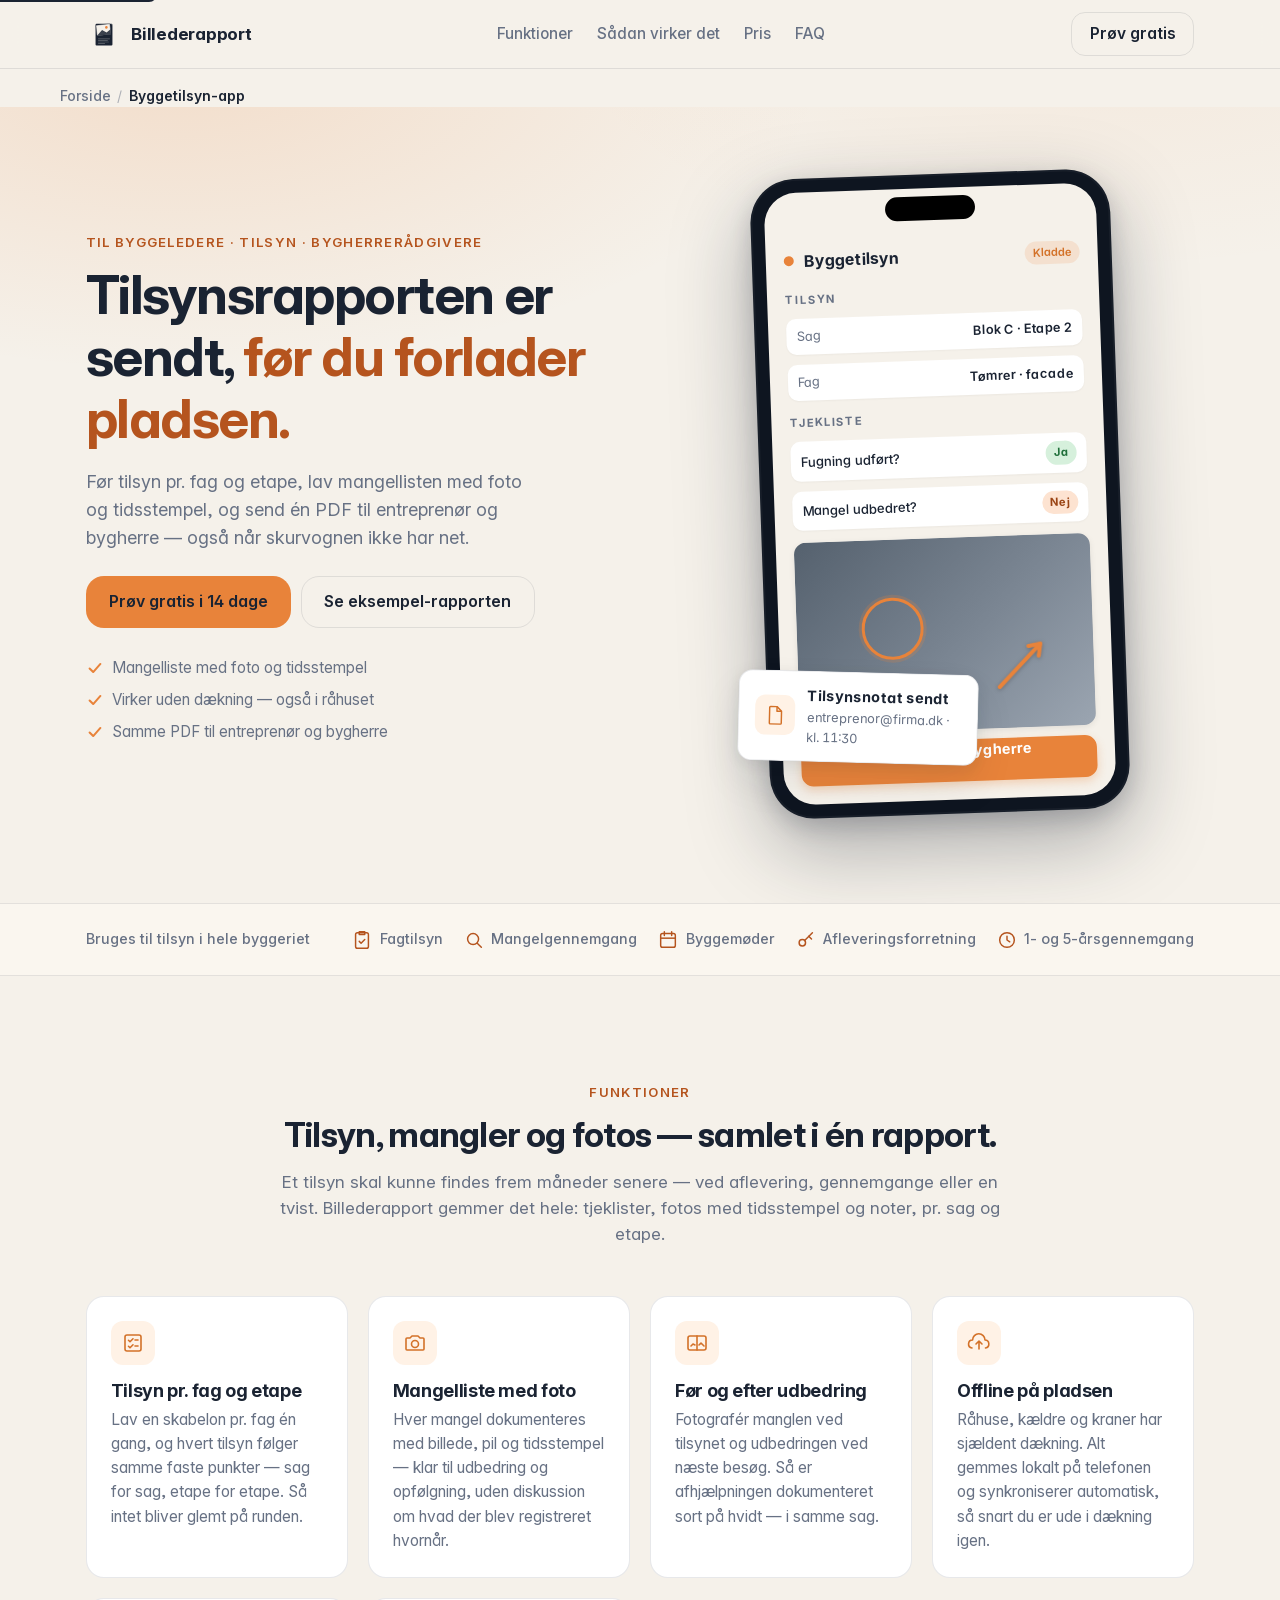
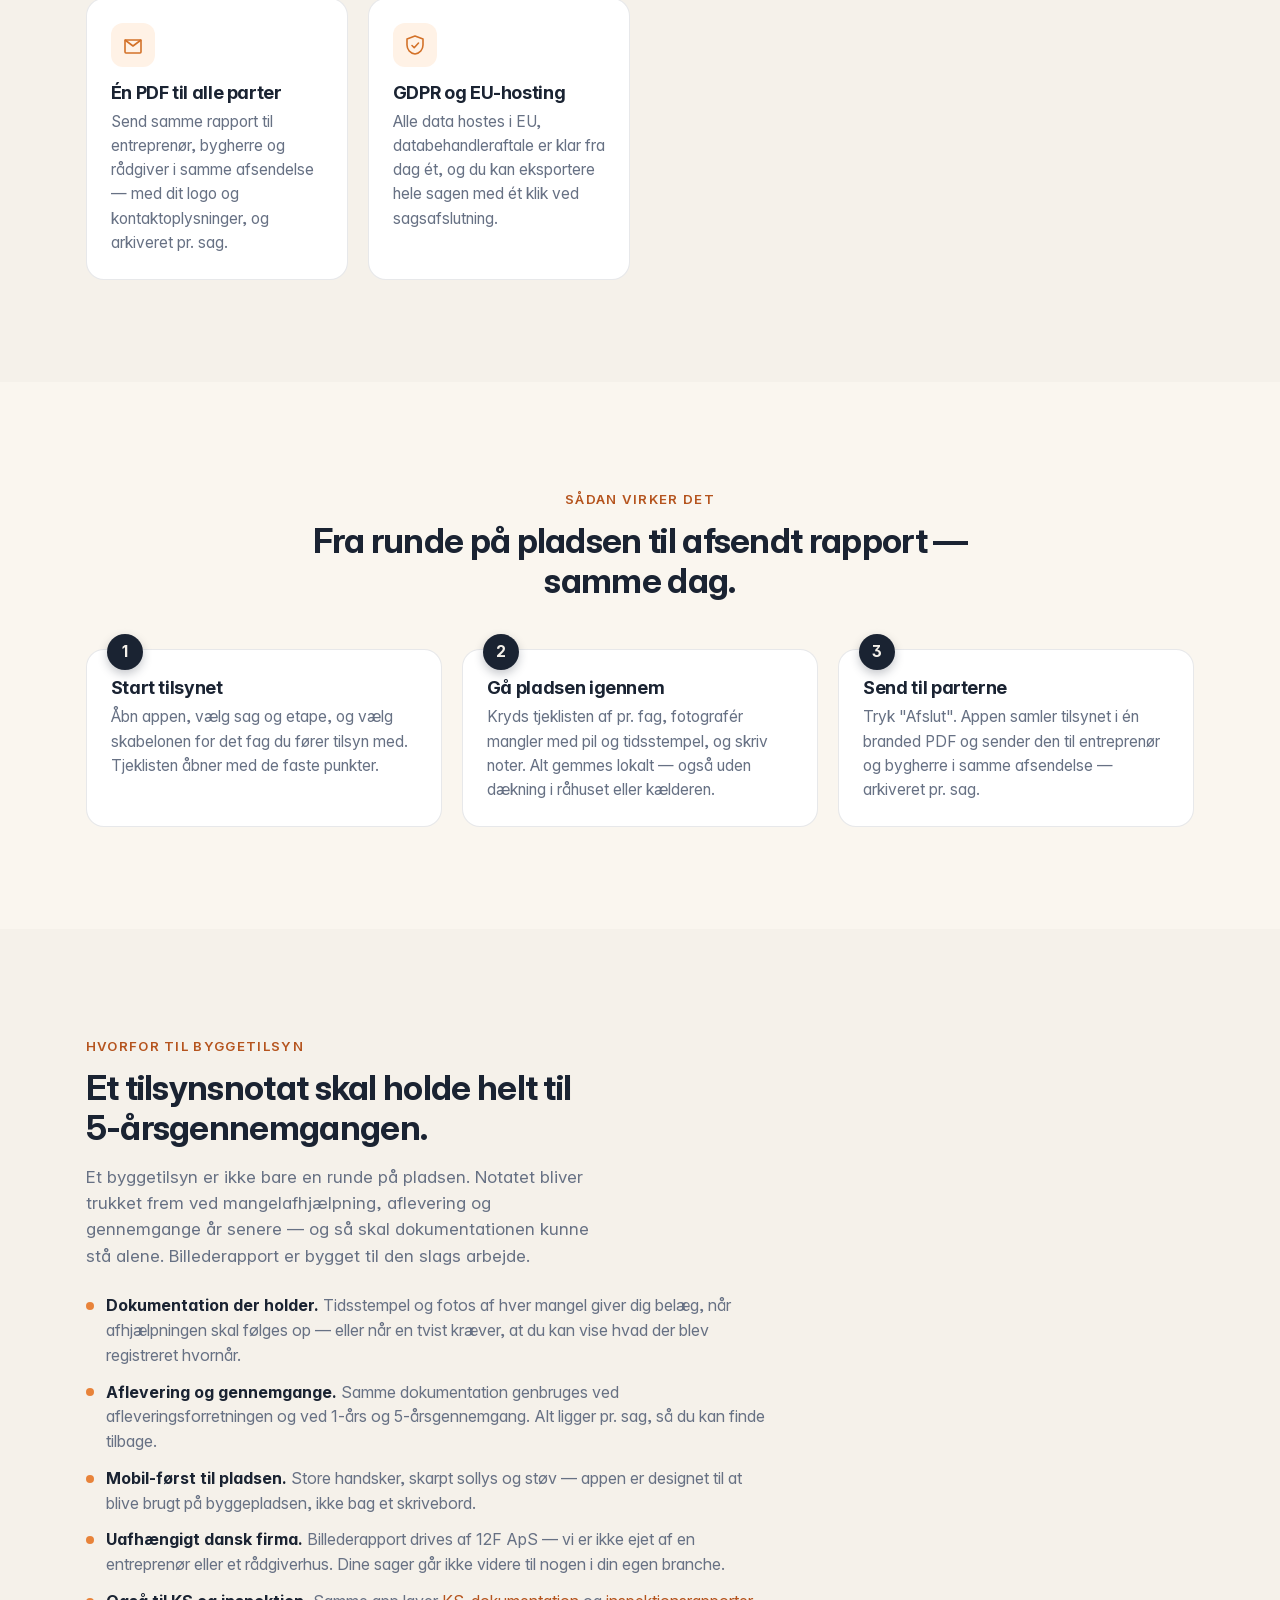
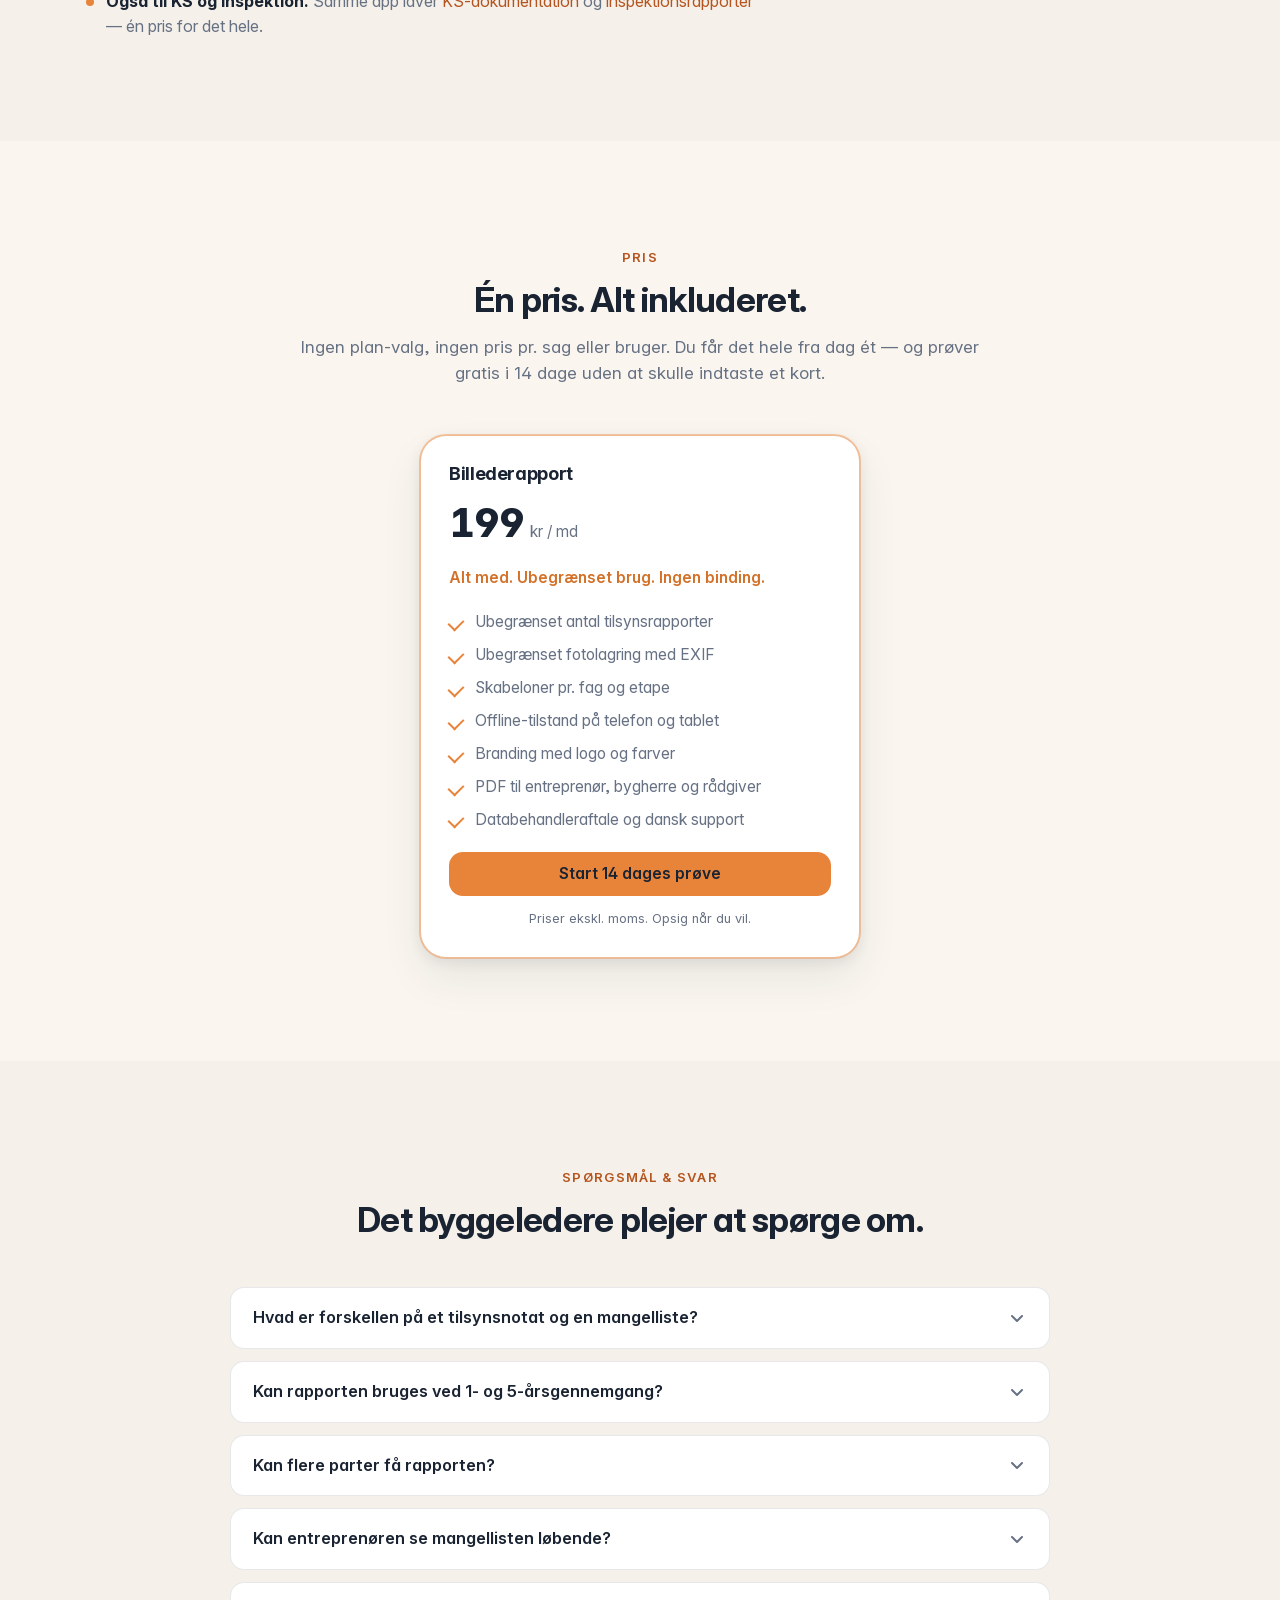
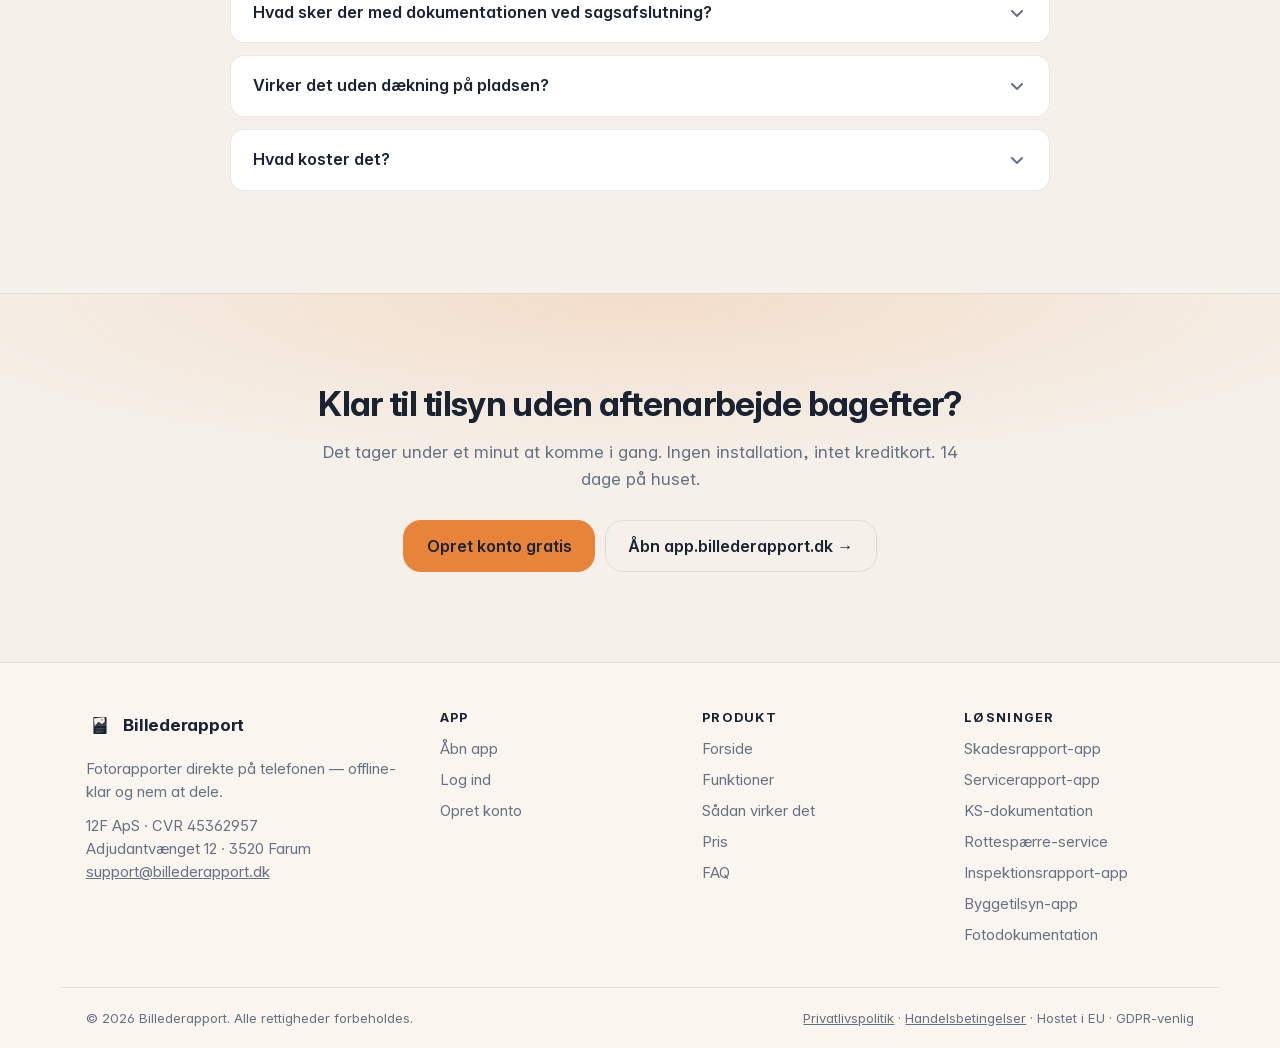
==== byggetilsyn-app/index.html @ bd82d2d1 "Add three vertical landing pages: inspektionsrapport, byggetilsyn, fotodokumentation (#21, #22, #23)" ====
<!doctype html>
<html lang="da">
  <head>
    <meta charset="utf-8" />
    <meta name="viewport" content="width=device-width, initial-scale=1, viewport-fit=cover" />
    <meta name="theme-color" content="#F5F1EA" media="(prefers-color-scheme: light)" />
    <meta name="theme-color" content="#0E1520" media="(prefers-color-scheme: dark)" />
    <meta name="color-scheme" content="light dark" />

    <title>Byggetilsyn-app til tilsynsrapporter og mangellister | Billederapport</title>
    <meta name="description" content="Byggetilsyn-app til byggeledere og tilsynsfolk. Mangellister med foto, tilsyn pr. fag og etape, og PDF til entreprenør og bygherre — direkte fra pladsen." />

    <meta property="og:type" content="website" />
    <meta property="og:locale" content="da_DK" />
    <meta property="og:title" content="Byggetilsyn-app til tilsynsrapporter og mangellister" />
    <meta
      property="og:description"
      content="Tilsyn pr. fag og etape, mangelliste med foto og tidsstempel, og én PDF til entreprenør og bygherre — direkte fra pladsen."
    />
    <meta property="og:image" content="https://billederapport.dk/assets/og/og-card.png" />
    <meta property="og:image:width" content="1200" />
    <meta property="og:image:height" content="630" />
    <meta property="og:url" content="https://billederapport.dk/byggetilsyn-app/" />
    <meta name="twitter:card" content="summary_large_image" />
    <meta name="twitter:image" content="https://billederapport.dk/assets/og/og-card.png" />

    <link rel="icon" href="/favicon.ico" sizes="any" />
    <link rel="icon" type="image/svg+xml" href="/assets/logo/logo-color.svg" media="(prefers-color-scheme: light)" />
    <link rel="icon" type="image/svg+xml" href="/assets/logo/logo-dark.svg" media="(prefers-color-scheme: dark)" />
    <link rel="apple-touch-icon" sizes="180x180" href="/assets/logo/apple-touch-icon.png" />

    <link rel="canonical" href="https://billederapport.dk/byggetilsyn-app/" />
    <link rel="alternate" hreflang="da-DK" href="https://billederapport.dk/byggetilsyn-app/" />
    <link rel="alternate" hreflang="x-default" href="https://billederapport.dk/byggetilsyn-app/" />

    <meta name="robots" content="index, follow, max-image-preview:large, max-snippet:-1, max-video-preview:-1" />
    <meta name="author" content="Billederapport" />
    <meta name="publisher" content="Billederapport" />
    <meta name="geo.region" content="DK" />
    <meta name="geo.placename" content="Denmark" />
    <meta name="language" content="Danish" />
    <meta name="keywords" content="byggetilsyn app, tilsynsrapport app, byggepladsrapport, mangelliste app, byggemøde dokumentation, bygherrerådgiver, fotodokumentation byggeplads, offline, GDPR" />

    <meta property="og:site_name" content="Billederapport" />
    <meta property="og:image:alt" content="Byggetilsyn-app — tilsynsrapporter og mangellister på telefonen" />
    <meta property="og:image:type" content="image/png" />
    <meta name="twitter:title" content="Byggetilsyn-app til tilsynsrapporter og mangellister" />
    <meta name="twitter:description" content="Tilsyn pr. fag og etape, mangelliste med foto og tidsstempel, og én PDF til entreprenør og bygherre — direkte fra pladsen." />
    <meta name="twitter:image:alt" content="Byggetilsyn-app — tilsynsrapporter og mangellister på telefonen" />

    <meta name="apple-mobile-web-app-title" content="Billederapport" />
    <meta name="application-name" content="Billederapport" />

    <link rel="preload" href="/assets/fonts/InterVariable-v2.woff2" as="font" type="font/woff2" crossorigin />
    <link rel="dns-prefetch" href="https://app.billederapport.dk" />
    <link rel="dns-prefetch" href="https://umami.robert-jensen.dk" />
    <style>
@font-face {
  font-family: 'InterVariable';
  font-style: normal;
  font-weight: 100 900;
  font-display: swap;
  src: url('/assets/fonts/InterVariable-v2.woff2') format('woff2-variations');
}

/* ---------- Tokens ---------- */
:root {
  --ink: #1a2332;
  --ink-soft: #3a4657;
  --ink-muted: #677184;
  --paper: #f5f1ea;
  --paper-soft: #faf6ef;
  --paper-strong: #ece6db;
  --accent: #e8833a;
  --accent-strong: #d37128;
  --accent-text: #b5541e;
  --accent-soft: #fff2e6;
  --dark-bg: #0e1520;
  --dark-surface: #141c2a;
  --dark-surface-2: #1c2637;
  --dark-border: #27344a;
  --ring: rgba(232, 131, 58, 0.35);
  --radius-sm: 8px;
  --radius: 14px;
  --radius-lg: 18px;
  --radius-xl: 26px;
  --shadow-sm: 0 1px 2px rgba(26, 35, 50, 0.06), 0 2px 6px rgba(26, 35, 50, 0.05);
  --shadow: 0 4px 14px rgba(26, 35, 50, 0.08), 0 20px 40px rgba(26, 35, 50, 0.08);
  --shadow-lg: 0 20px 60px rgba(26, 35, 50, 0.18);
  --bg: var(--paper);
  --surface: #ffffff;
  --surface-2: var(--paper-soft);
  --text: var(--ink);
  --text-muted: var(--ink-muted);
  --border: rgba(26, 35, 50, 0.1);
  --font-sans:
    'Inter', -apple-system, BlinkMacSystemFont, 'Segoe UI', Roboto, Helvetica,
    Arial, sans-serif;
}

@supports (font-variation-settings: normal) {
  :root {
    --font-sans:
      'InterVariable', -apple-system, BlinkMacSystemFont, 'Segoe UI', Roboto,
      Helvetica, Arial, sans-serif;
  }
}

@media (prefers-color-scheme: dark) {
  :root {
    --bg: var(--dark-bg);
    --surface: var(--dark-surface);
    --surface-2: var(--dark-surface-2);
    --text: #eef1f6;
    --text-muted: #8b97ad;
    --border: var(--dark-border);
    --paper-strong: #1c2637;
    --accent-soft: rgba(232, 131, 58, 0.14);
    --accent-text: #e8833a;
  }
}

/* ---------- Reset ---------- */
*,
*::before,
*::after {
  box-sizing: border-box;
}
html {
  -webkit-text-size-adjust: 100%;
  scroll-behavior: smooth;
  scroll-padding-top: 84px;
}
body {
  margin: 0;
  font-family: var(--font-sans);
  font-size: 17px;
  line-height: 1.55;
  color: var(--text);
  background: var(--bg);
  -webkit-font-smoothing: antialiased;
  -moz-osx-font-smoothing: grayscale;
  font-feature-settings: 'cv11', 'ss01', 'ss03';
}
img,
svg {
  display: block;
  max-width: 100%;
}
a {
  color: inherit;
}
h1,
h2,
h3,
h4 {
  margin: 0;
  color: var(--text);
  letter-spacing: -0.02em;
  font-weight: 700;
  line-height: 1.15;
}
h1 {
  font-size: clamp(2.1rem, 2.2vw + 1.6rem, 3.6rem);
  letter-spacing: -0.028em;
}
h2 {
  font-size: clamp(1.6rem, 1.2vw + 1.2rem, 2.4rem);
}
h3 {
  font-size: 1.125rem;
}
p {
  margin: 0;
}
ul,
ol {
  margin: 0;
  padding: 0;
  list-style: none;
}
button {
  font: inherit;
}

.skip-link {
  position: fixed;
  left: 0;
  top: -40px;
  background: var(--ink);
  color: var(--paper);
  padding: 0.5rem 0.75rem;
  border-radius: 0 0 8px 0;
  z-index: 100;
  text-decoration: none;
}
.skip-link:focus {
  top: 0;
}

/* ---------- Layout ---------- */
.container {
  width: 100%;
  max-width: 1160px;
  margin: 0 auto;
  padding: 0 clamp(1rem, 2vw, 2rem);
}

.section {
  padding: clamp(4rem, 8vw, 7rem) 0;
}
.section-alt {
  background: var(--surface-2);
}

.section-head {
  max-width: 720px;
  margin: 0 auto 3rem;
  text-align: center;
}
.section-head .section-lede {
  margin-top: 0.9rem;
  color: var(--text-muted);
  font-size: 1.0625rem;
}

.eyebrow {
  display: inline-block;
  margin-bottom: 0.75rem;
  color: var(--accent-text);
  font-size: 0.825rem;
  font-weight: 600;
  letter-spacing: 0.1em;
  text-transform: uppercase;
}

.accent {
  color: var(--accent-text);
}

/* ---------- Buttons ---------- */
.btn {
  display: inline-flex;
  align-items: center;
  justify-content: center;
  gap: 0.4rem;
  height: 44px;
  padding: 0 1.1rem;
  border-radius: var(--radius);
  font-size: 0.975rem;
  font-weight: 600;
  text-decoration: none;
  border: 1px solid transparent;
  transition:
    transform 0.08s ease,
    background-color 0.15s ease,
    border-color 0.15s ease,
    box-shadow 0.15s ease,
    opacity 0.15s ease;
  white-space: nowrap;
}
.btn:active {
  transform: scale(0.985);
}
.btn:focus-visible {
  outline: none;
  box-shadow: 0 0 0 3px var(--ring);
}
.btn-primary {
  background: var(--accent);
  color: var(--ink);
}
.btn-primary:hover {
  background: var(--accent-strong);
  color: var(--ink);
}
.btn-ghost {
  background: transparent;
  color: var(--text);
  border-color: var(--border);
}
.btn-ghost:hover {
  background: var(--surface-2);
}
.btn-lg {
  height: 52px;
  padding: 0 1.4rem;
  font-size: 1rem;
  border-radius: var(--radius-lg);
}
.btn-block {
  width: 100%;
}

.link {
  text-decoration: none;
  color: var(--text);
  font-weight: 500;
  opacity: 0.8;
}
.link:hover {
  opacity: 1;
}

/* Shared focus ring for non-button interactive elements */
.link:focus-visible,
.brand:focus-visible,
.nav-links a:focus-visible,
.nav-actions .link:focus-visible,
.footer-col a:focus-visible,
.cta-row a:focus-visible,
.crumbs a:focus-visible {
  outline: none;
  box-shadow: 0 0 0 3px var(--ring);
  border-radius: 6px;
  opacity: 1;
}

/* ---------- Header ---------- */
.site-header {
  position: sticky;
  top: 0;
  z-index: 20;
  background: color-mix(in srgb, var(--bg) 85%, transparent);
  backdrop-filter: saturate(1.2) blur(14px);
  -webkit-backdrop-filter: saturate(1.2) blur(14px);
  border-bottom: 1px solid var(--border);
}
.nav {
  display: flex;
  align-items: center;
  justify-content: space-between;
  height: 68px;
  gap: 1rem;
}
.brand {
  display: inline-flex;
  align-items: center;
  gap: 0.6rem;
  text-decoration: none;
  color: var(--text);
  font-weight: 700;
  letter-spacing: -0.015em;
}
.brand-name {
  font-size: 1.0625rem;
}
.brand-mark {
  border-radius: 8px;
}
.brand-mark-dark {
  display: none;
}
@media (prefers-color-scheme: dark) {
  .brand-mark-light {
    display: none;
  }
  .brand-mark-dark {
    display: block;
  }
}

.nav-links {
  display: none;
  gap: 1.5rem;
  font-size: 0.95rem;
}
.nav-links a {
  text-decoration: none;
  color: var(--text-muted);
  font-weight: 500;
}
.nav-links a:hover {
  color: var(--text);
}
.nav-actions {
  display: flex;
  align-items: center;
  gap: 0.5rem;
}
.nav-actions .link {
  display: inline-flex;
  align-items: center;
  justify-content: center;
  height: 40px;
  padding: 0 0.85rem;
  border-radius: var(--radius);
  border: 1px solid var(--border);
  font-size: 0.9rem;
  font-weight: 600;
  opacity: 1;
  color: var(--text);
  transition:
    background-color 0.15s ease,
    border-color 0.15s ease;
}
.nav-actions .link:hover {
  background: var(--surface-2);
}
@media (min-width: 760px) {
  .nav-links {
    display: flex;
  }
  .nav-actions {
    gap: 0.75rem;
  }
  .nav-actions .link {
    height: auto;
    padding: 0;
    border: none;
    font-size: 0.95rem;
    font-weight: 500;
    opacity: 0.8;
    border-radius: 0;
  }
  .nav-actions .link:hover {
    background: transparent;
    opacity: 1;
  }
}
@media (max-width: 399px) {
  .brand-name {
    display: none;
  }
  .nav-actions .link {
    padding: 0 0.7rem;
    font-size: 0.85rem;
  }
  .btn {
    padding: 0 0.85rem;
    font-size: 0.9rem;
  }
}

/* ---------- Breadcrumbs ---------- */
.crumbs {
  padding: 1rem 0 0;
  font-size: 0.875rem;
  color: var(--text-muted);
}
.crumbs ol {
  display: flex;
  flex-wrap: wrap;
  gap: 0.4rem;
  align-items: center;
}
.crumbs li {
  display: inline-flex;
  align-items: center;
  gap: 0.4rem;
}
.crumbs a {
  color: var(--text-muted);
  text-decoration: none;
  font-weight: 500;
}
.crumbs a:hover {
  color: var(--text);
}
.crumbs li[aria-current='page'] {
  color: var(--text);
  font-weight: 600;
}
.crumbs-sep {
  opacity: 0.5;
}

/* ---------- Hero ---------- */
.hero {
  position: relative;
  padding: clamp(2rem, 4vw, 3.5rem) 0 clamp(4rem, 7vw, 6rem);
  overflow: hidden;
}
.hero::before {
  content: '';
  position: absolute;
  inset: -20% -10% auto -10%;
  height: 70%;
  background: radial-gradient(
      60% 80% at 20% 20%,
      rgba(232, 131, 58, 0.18) 0%,
      transparent 70%
    ),
    radial-gradient(
      60% 80% at 80% 10%,
      rgba(232, 131, 58, 0.08) 0%,
      transparent 60%
    );
  z-index: 0;
  pointer-events: none;
}
.hero-grid {
  position: relative;
  display: grid;
  grid-template-columns: 1fr;
  gap: clamp(2.5rem, 5vw, 4.5rem);
  align-items: center;
}
@media (min-width: 900px) {
  .hero-grid {
    grid-template-columns: 1.05fr 1fr;
  }
}
.hero-copy .lede {
  margin-top: 1.15rem;
  color: var(--text-muted);
  font-size: 1.125rem;
  max-width: 42ch;
}
.cta-row {
  display: flex;
  flex-wrap: wrap;
  gap: 0.6rem;
  margin-top: 1.5rem;
}
.cta-row-centered {
  justify-content: center;
}

.trust-points {
  margin-top: 1.75rem;
  display: grid;
  gap: 0.55rem;
  color: var(--text-muted);
  font-size: 0.95rem;
}
.trust-points li {
  display: flex;
  align-items: center;
  gap: 0.55rem;
}
.trust-points svg {
  color: var(--accent);
  flex: 0 0 auto;
}

/* ---------- Hero visual: phone mock ---------- */
.hero-visual {
  position: relative;
  justify-self: center;
  width: 100%;
  max-width: 360px;
  aspect-ratio: 9 / 16;
  margin-top: 1rem;
}
.phone {
  position: relative;
  width: 100%;
  height: 100%;
  background: #0e1520;
  border-radius: 44px;
  padding: 14px;
  box-shadow:
    0 0 0 2px rgba(255, 255, 255, 0.04) inset,
    0 30px 80px rgba(26, 35, 50, 0.35),
    0 8px 22px rgba(26, 35, 50, 0.18);
  transform: rotate(-2deg);
}
.phone-notch {
  position: absolute;
  top: 22px;
  left: 50%;
  transform: translateX(-50%);
  width: 90px;
  height: 24px;
  background: #000;
  border-radius: 999px;
  z-index: 2;
}
.phone-screen {
  position: relative;
  width: 100%;
  height: 100%;
  background: var(--paper);
  color: var(--ink);
  border-radius: 32px;
  overflow: hidden;
  padding: 56px 18px 18px;
  display: flex;
  flex-direction: column;
  gap: 10px;
}
.mock-header {
  display: flex;
  align-items: center;
  gap: 0.6rem;
  margin-bottom: 4px;
}
.mock-dot {
  width: 10px;
  height: 10px;
  border-radius: 999px;
  background: var(--accent);
}
.mock-title {
  font-size: 1rem;
  font-weight: 700;
  color: var(--ink);
  flex: 1;
}
.mock-badge {
  font-size: 0.7rem;
  font-weight: 600;
  padding: 3px 8px;
  border-radius: 999px;
  background: rgba(232, 131, 58, 0.15);
  color: var(--accent-strong);
}
.mock-section-title {
  font-size: 0.7rem;
  font-weight: 700;
  letter-spacing: 0.1em;
  text-transform: uppercase;
  color: var(--ink-muted);
  margin-top: 4px;
}
.mock-row {
  display: flex;
  justify-content: space-between;
  gap: 0.75rem;
  background: #fff;
  border-radius: 10px;
  padding: 8px 10px;
  font-size: 0.8rem;
  box-shadow: 0 1px 2px rgba(0, 0, 0, 0.04);
}
.mock-label {
  color: var(--ink-muted);
}
.mock-value {
  color: var(--ink);
  font-weight: 600;
  text-align: right;
}
.mock-q {
  display: flex;
  justify-content: space-between;
  align-items: center;
  gap: 0.5rem;
  background: #fff;
  border-radius: 10px;
  padding: 8px 10px;
  font-size: 0.82rem;
  box-shadow: 0 1px 2px rgba(0, 0, 0, 0.04);
}
.mock-q-text {
  color: var(--ink);
  font-weight: 500;
}
.mock-pill {
  font-size: 0.7rem;
  padding: 3px 8px;
  border-radius: 999px;
  font-weight: 700;
}
.pill-ok {
  background: #d6f0dc;
  color: #1f6f3a;
}
.pill-no {
  background: #fde3d1;
  color: #9a4414;
}
.mock-photo {
  position: relative;
  flex: 1;
  min-height: 90px;
  margin-top: 2px;
  border-radius: 12px;
  background:
    linear-gradient(135deg, #55616e 0%, #7a8592 55%, #9ba5b1 100%),
    #8a94a0;
  overflow: hidden;
  box-shadow: 0 2px 6px rgba(0, 0, 0, 0.08);
}
.photo-anno-circle {
  position: absolute;
  left: 22%;
  top: 30%;
  width: 62px;
  height: 62px;
  border: 3px solid var(--accent);
  border-radius: 999px;
  box-shadow: 0 0 0 3px rgba(232, 131, 58, 0.2);
}
.photo-anno-arrow {
  position: absolute;
  right: 14%;
  bottom: 18%;
  filter: drop-shadow(0 1px 2px rgba(0, 0, 0, 0.25));
}
.photo-timestamp {
  position: absolute;
  left: 10px;
  bottom: 8px;
  font-size: 0.65rem;
  font-weight: 600;
  padding: 3px 8px;
  border-radius: 6px;
  background: rgba(14, 21, 32, 0.7);
  color: #fff;
  letter-spacing: 0.02em;
  font-variant-numeric: tabular-nums;
  font-feature-settings: 'tnum' 1, 'cv11', 'ss01', 'ss03';
}
.mock-cta {
  margin-top: auto;
  height: 42px;
  border: none;
  border-radius: 12px;
  background: var(--accent);
  color: #fff;
  font-weight: 700;
  font-size: 0.9rem;
  box-shadow: 0 4px 10px rgba(232, 131, 58, 0.3);
}

.hero-card {
  position: absolute;
  left: -6%;
  bottom: 8%;
  display: flex;
  align-items: center;
  gap: 0.75rem;
  padding: 0.8rem 1rem;
  background: var(--surface);
  border-radius: var(--radius);
  box-shadow: var(--shadow);
  border: 1px solid var(--border);
  max-width: 240px;
  transform: rotate(1.5deg);
}
.hero-card-icon {
  width: 40px;
  height: 40px;
  display: flex;
  align-items: center;
  justify-content: center;
  border-radius: 10px;
  background: var(--accent-soft);
  color: var(--accent-strong);
  flex: 0 0 auto;
}
.hero-card-title {
  font-size: 0.9rem;
  font-weight: 700;
  color: var(--text);
}
.hero-card-sub {
  font-size: 0.8rem;
  color: var(--text-muted);
  margin-top: 1px;
  font-variant-numeric: tabular-nums;
  font-feature-settings: 'tnum' 1, 'cv11', 'ss01', 'ss03';
}

@media (max-width: 899px) {
  .hero-card {
    position: static;
    left: auto;
    right: auto;
    bottom: auto;
    transform: none;
    margin: 1.25rem auto 0;
    max-width: 340px;
  }
}

@media (max-width: 480px) {
  .hero-visual {
    max-width: 300px;
  }
  .phone {
    transform: none;
  }
  .hero-card {
    max-width: 100%;
  }
}

@media (max-width: 420px) {
  .eyebrow {
    letter-spacing: 0.05em;
    font-size: 0.78rem;
  }
}

/* ---------- Strip ---------- */
.strip {
  padding: 1.5rem 0;
  border-top: 1px solid var(--border);
  border-bottom: 1px solid var(--border);
  background: var(--surface-2);
}
.strip-inner {
  display: flex;
  flex-wrap: wrap;
  align-items: center;
  gap: 1.2rem;
  justify-content: space-between;
}
.strip-text {
  color: var(--text-muted);
  font-size: 0.9rem;
  font-weight: 500;
}
.strip-icons {
  display: flex;
  flex-wrap: wrap;
  gap: 1.25rem;
  color: var(--text-muted);
  font-size: 0.9rem;
  font-weight: 500;
}
.strip-icons li {
  display: inline-flex;
  align-items: center;
  gap: 0.4rem;
}
.strip-icons svg {
  color: var(--accent-text);
  flex: 0 0 auto;
}

/* ---------- Features ---------- */
.feature-grid {
  display: grid;
  gap: 1.25rem;
  grid-template-columns: repeat(auto-fit, minmax(260px, 1fr));
}
.feature {
  padding: 1.5rem;
  background: var(--surface);
  border: 1px solid var(--border);
  border-radius: var(--radius-lg);
  transition:
    transform 0.15s ease,
    box-shadow 0.15s ease,
    border-color 0.15s ease;
}
.feature:hover {
  transform: translateY(-2px);
  box-shadow: var(--shadow);
  border-color: color-mix(in srgb, var(--accent) 30%, var(--border));
}
.feature-icon {
  width: 44px;
  height: 44px;
  border-radius: 12px;
  background: var(--accent-soft);
  color: var(--accent-strong);
  display: flex;
  align-items: center;
  justify-content: center;
  margin-bottom: 1rem;
}
.feature h3 {
  margin-bottom: 0.4rem;
}
.feature p {
  color: var(--text-muted);
  font-size: 0.975rem;
}

/* ---------- Steps ---------- */
.steps {
  display: grid;
  gap: 1.25rem;
  grid-template-columns: repeat(auto-fit, minmax(260px, 1fr));
  counter-reset: step;
}
.step {
  position: relative;
  padding: 1.75rem 1.5rem 1.5rem;
  background: var(--surface);
  border: 1px solid var(--border);
  border-radius: var(--radius-lg);
}
.step-num {
  position: absolute;
  top: -16px;
  left: 20px;
  width: 36px;
  height: 36px;
  display: flex;
  align-items: center;
  justify-content: center;
  border-radius: 999px;
  background: var(--ink);
  color: var(--paper);
  font-weight: 700;
  font-size: 0.95rem;
  box-shadow: 0 4px 10px rgba(26, 35, 50, 0.25);
}
@media (prefers-color-scheme: dark) {
  .step-num {
    background: var(--accent);
    color: #fff;
  }
}
.step h3 {
  margin-bottom: 0.45rem;
}
.step p {
  color: var(--text-muted);
  font-size: 0.975rem;
}

/* ---------- Why ---------- */
.why-copy .section-lede {
  margin-top: 1rem;
  color: var(--text-muted);
  font-size: 1.0625rem;
  max-width: 52ch;
}
.why-list {
  margin-top: 1.5rem;
  display: grid;
  gap: 0.75rem;
  color: var(--text-muted);
  font-size: 1rem;
  max-width: 68ch;
}
.why-list li {
  padding-left: 1.25rem;
  position: relative;
}
.why-list li::before {
  content: '';
  position: absolute;
  left: 0;
  top: 0.55em;
  width: 8px;
  height: 8px;
  border-radius: 999px;
  background: var(--accent);
}
.why-list strong {
  color: var(--text);
}
.why-list a {
  color: var(--accent-text);
  text-decoration: none;
}
.why-list a:hover {
  text-decoration: underline;
}
.why-list a:focus-visible {
  outline: none;
  box-shadow: 0 0 0 3px var(--ring);
  border-radius: 6px;
}

/* ---------- Plans ---------- */
.plans {
  display: grid;
  gap: 1.25rem;
  grid-template-columns: repeat(auto-fit, minmax(280px, 1fr));
  max-width: 820px;
  margin: 0 auto;
}
.plans-single {
  max-width: 440px;
  grid-template-columns: 1fr;
}
.plan-tagline {
  margin: -0.5rem 0 1.25rem;
  color: var(--accent-strong);
  font-weight: 600;
  font-size: 0.95rem;
}
.plan {
  position: relative;
  padding: 1.75rem;
  background: var(--surface);
  border: 1px solid var(--border);
  border-radius: var(--radius-xl);
  display: flex;
  flex-direction: column;
}
.plan-featured {
  border-color: color-mix(in srgb, var(--accent) 55%, transparent);
  box-shadow:
    0 0 0 1px color-mix(in srgb, var(--accent) 40%, transparent),
    var(--shadow);
}
.plan-badge {
  position: absolute;
  top: -12px;
  right: 20px;
  background: var(--accent);
  color: #fff;
  font-size: 0.75rem;
  font-weight: 700;
  letter-spacing: 0.06em;
  padding: 5px 10px;
  border-radius: 999px;
}
.plan-name {
  font-size: 1.125rem;
  color: var(--text);
}
.plan-price {
  margin: 0.5rem 0 1.25rem;
  display: flex;
  align-items: baseline;
  color: var(--text);
}
.plan-amount {
  font-size: 2.5rem;
  font-weight: 800;
  letter-spacing: -0.025em;
  color: var(--text);
  font-variant-numeric: tabular-nums;
  font-feature-settings: 'tnum' 1, 'cv11', 'ss01', 'ss03';
}
.plan-unit {
  margin-left: 0.35rem;
  color: var(--text-muted);
  font-size: 0.95rem;
}
.plan-list {
  flex: 1;
  display: grid;
  gap: 0.55rem;
  margin-bottom: 1.25rem;
  color: var(--text-muted);
}
.plan-list li {
  padding-left: 1.6rem;
  position: relative;
  font-size: 0.975rem;
}
.plan-list li::before {
  content: '';
  position: absolute;
  left: 0;
  top: 0.5em;
  width: 14px;
  height: 10px;
  border-left: 2px solid var(--accent);
  border-bottom: 2px solid var(--accent);
  transform: rotate(-45deg);
}
.plan-foot {
  margin-top: 0.85rem;
  font-size: 0.8rem;
  color: var(--text-muted);
  text-align: center;
}

/* ---------- CTA ---------- */
.cta {
  padding: clamp(3.5rem, 7vw, 6rem) 0;
  background:
    radial-gradient(
      90% 70% at 50% 0%,
      rgba(232, 131, 58, 0.18) 0%,
      transparent 70%
    ),
    var(--bg);
  border-top: 1px solid var(--border);
}
.cta-inner {
  text-align: center;
  max-width: 720px;
  margin: 0 auto;
}
.cta p {
  margin-top: 1rem;
  color: var(--text-muted);
  font-size: 1.0625rem;
}
.cta-inner .cta-row {
  margin-top: 1.75rem;
}

/* ---------- Footer ---------- */
.site-footer {
  background: var(--surface-2);
  border-top: 1px solid var(--border);
  padding: 3rem 0 1.25rem;
  color: var(--text-muted);
  font-size: 0.925rem;
}
.footer-grid {
  display: grid;
  gap: 2rem;
  grid-template-columns: 1fr;
}
@media (min-width: 680px) {
  .footer-grid {
    grid-template-columns: 1.4fr repeat(3, 1fr);
  }
}
.footer-tag {
  margin-top: 0.75rem;
  max-width: 36ch;
  color: var(--text-muted);
}
.footer-col {
  display: grid;
  gap: 0.5rem;
  align-content: start;
}
.footer-col h3 {
  font-size: 0.8rem;
  letter-spacing: 0.1em;
  text-transform: uppercase;
  color: var(--text);
  margin: 0 0 0.3rem;
  font-weight: 700;
}
.footer-col a {
  color: var(--text-muted);
  text-decoration: none;
}
.footer-col a:hover {
  color: var(--text);
}
.footer-bottom {
  margin-top: 2.5rem;
  padding-top: 1.25rem;
  border-top: 1px solid var(--border);
  display: flex;
  flex-wrap: wrap;
  justify-content: space-between;
  gap: 0.5rem;
  font-size: 0.825rem;
}
.footer-org {
  margin-top: 0.75rem;
  color: var(--text-muted);
}
.footer-org a {
  color: var(--text-muted);
}
.footer-org a:hover,
.footer-bottom a:hover {
  color: var(--text);
}
.footer-bottom a {
  color: var(--text-muted);
}
.footer-org a:focus-visible,
.footer-bottom a:focus-visible {
  outline: none;
  box-shadow: 0 0 0 3px var(--ring);
  border-radius: 6px;
}

/* ---------- Motion ---------- */
@media (prefers-reduced-motion: reduce) {
  *,
  *::before,
  *::after {
    transition-duration: 0.001ms !important;
    animation-duration: 0.001ms !important;
    scroll-behavior: auto !important;
  }
  .phone {
    transform: none;
  }
  .hero-card {
    transform: none;
  }
}

/* ---------- FAQ ---------- */
.faq-list {
  display: grid;
  gap: 12px;
  max-width: 820px;
  margin: 0 auto;
}
.faq-item {
  background: var(--surface);
  border: 1px solid var(--border);
  border-radius: var(--radius);
  overflow: hidden;
  transition: border-color 0.15s ease, box-shadow 0.15s ease;
}
.faq-item[open] {
  border-color: rgba(232, 131, 58, 0.45);
  box-shadow: var(--shadow);
}
.faq-item summary {
  display: flex;
  align-items: center;
  justify-content: space-between;
  gap: 16px;
  padding: 18px 22px;
  cursor: pointer;
  list-style: none;
  font-weight: 600;
  color: var(--text);
}
.faq-item summary::-webkit-details-marker {
  display: none;
}
.faq-item summary:focus-visible {
  outline: 3px solid var(--ring);
  outline-offset: 2px;
}
.faq-q {
  font-size: 1.02rem;
  line-height: 1.45;
}
.faq-chev {
  flex-shrink: 0;
  color: var(--ink-muted);
  transition: transform 0.18s ease;
}
.faq-item[open] .faq-chev {
  transform: rotate(180deg);
  color: var(--accent-text);
}
.faq-item p {
  margin: 0;
  padding: 0 22px 22px;
  color: var(--text-muted);
  line-height: 1.65;
  max-width: 70ch;
}
@media (max-width: 600px) {
  .faq-item summary {
    padding: 16px 18px;
  }
  .faq-item p {
    padding: 0 18px 18px;
  }
  .faq-q {
    font-size: 0.98rem;
  }
}
    </style>

    <script type="application/ld+json">
    {
      "@context": "https://schema.org",
      "@graph": [
        {
          "@type": "Organization",
          "@id": "https://billederapport.dk/#organization",
          "name": "Billederapport",
          "url": "https://billederapport.dk/",
          "logo": {
            "@type": "ImageObject",
            "url": "https://billederapport.dk/assets/logo/logo-color.svg",
            "width": 512,
            "height": 512
          },
          "image": "https://billederapport.dk/assets/og/og-card.png",
          "description": "Dansk-udviklet mobil app til fotorapporter, inspektioner og skadesdokumentation. Offline-klar, GDPR-venlig og hostet i EU.",
          "areaServed": { "@type": "Country", "name": "DK" },
          "legalName": "12F ApS",
          "vatID": "DK45362957",
          "address": {
            "@type": "PostalAddress",
            "streetAddress": "Adjudantvænget 12",
            "postalCode": "3520",
            "addressLocality": "Farum",
            "addressCountry": "DK"
          },
          "contactPoint": {
            "@type": "ContactPoint",
            "contactType": "customer support",
            "email": "support@billederapport.dk",
            "availableLanguage": "da"
          },
          "sameAs": []
        },
        {
          "@type": "WebSite",
          "@id": "https://billederapport.dk/#website",
          "url": "https://billederapport.dk/",
          "name": "Billederapport",
          "inLanguage": "da-DK",
          "publisher": { "@id": "https://billederapport.dk/#organization" }
        },
        {
          "@type": "SoftwareApplication",
          "@id": "https://billederapport.dk/#app",
          "name": "Billederapport",
          "operatingSystem": "Web, iOS, Android (PWA)",
          "applicationCategory": "BusinessApplication",
          "applicationSubCategory": "FieldServiceManagement",
          "url": "https://app.billederapport.dk",
          "downloadUrl": "https://app.billederapport.dk",
          "softwareVersion": "1.0",
          "inLanguage": "da-DK",
          "publisher": { "@id": "https://billederapport.dk/#organization" },
          "offers": {
            "@type": "Offer",
            "price": "199",
            "priceCurrency": "DKK",
            "category": "subscription",
            "availability": "https://schema.org/InStock",
            "url": "https://app.billederapport.dk/signup",
            "eligibleRegion": { "@type": "Country", "name": "DK" }
          }
        },
        {
          "@type": "WebPage",
          "@id": "https://billederapport.dk/byggetilsyn-app/#webpage",
          "url": "https://billederapport.dk/byggetilsyn-app/",
          "name": "Byggetilsyn-app til tilsynsrapporter og mangellister",
          "description": "Byggetilsyn-app til byggeledere, tilsynsfolk og bygherrerådgivere. Tilsyn pr. fag og etape, mangelliste med foto og tidsstempel, og PDF til entreprenør og bygherre.",
          "dateModified": "2026-07-16",
          "inLanguage": "da-DK",
          "isPartOf": { "@id": "https://billederapport.dk/#website" },
          "about": { "@id": "https://billederapport.dk/#app" },
          "primaryImageOfPage": "https://billederapport.dk/assets/og/og-card.png",
          "breadcrumb": { "@id": "https://billederapport.dk/byggetilsyn-app/#breadcrumb" }
        },
        {
          "@type": "BreadcrumbList",
          "@id": "https://billederapport.dk/byggetilsyn-app/#breadcrumb",
          "itemListElement": [
            {
              "@type": "ListItem",
              "position": 1,
              "name": "Forside",
              "item": "https://billederapport.dk/"
            },
            {
              "@type": "ListItem",
              "position": 2,
              "name": "Byggetilsyn-app",
              "item": "https://billederapport.dk/byggetilsyn-app/"
            }
          ]
        },
        {
          "@type": "FAQPage",
          "@id": "https://billederapport.dk/byggetilsyn-app/#faq",
          "mainEntity": [
            {
              "@type": "Question",
              "name": "Hvad er forskellen på et tilsynsnotat og en mangelliste?",
              "acceptedAnswer": {
                "@type": "Answer",
                "text": "Et tilsynsnotat beskriver hvad der blev gennemgået ved tilsynet — fag, etape, tjekpunkter og observationer. En mangelliste er listen over de fejl og mangler, der skal udbedres, med foto og tidsstempel pr. mangel. Med Billederapport laver du begge dele i samme rapport: tjeklisten dokumenterer tilsynet, og manglerne registreres med billeder undervejs."
              }
            },
            {
              "@type": "Question",
              "name": "Kan rapporten bruges ved 1- og 5-årsgennemgang?",
              "acceptedAnswer": {
                "@type": "Answer",
                "text": "Ja. Al dokumentation ligger pr. sag med tidsstempler på billeder og noter, så du kan finde tilbage til hvad der blev registreret ved aflevering og tidligere tilsyn. Det gør det nemt at sammenligne ved 1-års og 5-årsgennemgangen — og at dokumentere hvornår en mangel blev registreret og udbedret."
              }
            },
            {
              "@type": "Question",
              "name": "Kan flere parter få rapporten?",
              "acceptedAnswer": {
                "@type": "Answer",
                "text": "Ja. Tilføj flere modtagere på samme rapport, så entreprenør, bygherre og rådgiver får den samme PDF — og du kun skal lave rapporten én gang. Hver modtager får rapporten direkte i mailen som vedhæftet PDF."
              }
            },
            {
              "@type": "Question",
              "name": "Kan entreprenøren se mangellisten løbende?",
              "acceptedAnswer": {
                "@type": "Answer",
                "text": "Du bestemmer selv hvornår der sendes. Send en PDF efter hvert tilsyn, så entreprenøren kan gå i gang med udbedringen med det samme — eller saml op og send én samlet rapport, når etapen er gennemgået. Rapporterne ligger arkiveret pr. sag, så du altid kan sende igen."
              }
            },
            {
              "@type": "Question",
              "name": "Hvad sker der med dokumentationen ved sagsafslutning?",
              "acceptedAnswer": {
                "@type": "Answer",
                "text": "Du kan eksportere alle rapporter, billeder og noter på en sag med ét klik — fx til bygherrens arkiv eller dit eget sagssystem. Opsiger du abonnementet, opbevares dine data i 365 dage efter ophør, så du kan nå at hente det hele ud."
              }
            },
            {
              "@type": "Question",
              "name": "Virker det uden dækning på pladsen?",
              "acceptedAnswer": {
                "@type": "Answer",
                "text": "Ja. Billederapport er offline-først, så du kan tage billeder, udfylde tjeklister og skrive noter helt uden dækning — også i råhuse, kældre og tekniske rum. Når du er ude i dækning igen, synkroniseres rapporten automatisk, og PDF'en kan sendes."
              }
            },
            {
              "@type": "Question",
              "name": "Hvad koster det?",
              "acceptedAnswer": {
                "@type": "Answer",
                "text": "199 kr om måneden ekskl. moms for hele firmaet — med ubegrænsede rapporter, billeder og brugere. Du kan prøve gratis i 14 dage uden at indtaste et kort, og der er ingen binding."
              }
            }
          ]
        }
      ]
    }
    </script>
  </head>
  <body>
    <a class="skip-link" href="#main">Spring til indhold</a>

    <header class="site-header">
      <div class="container nav">
        <a class="brand" href="/" aria-label="Billederapport — forside">
          <img
            src="/assets/logo/logo-color.svg"
            alt=""
            width="36"
            height="36"
            class="brand-mark brand-mark-light"
          />
          <img
            src="/assets/logo/logo-dark.svg"
            alt=""
            width="36"
            height="36"
            class="brand-mark brand-mark-dark"
          />
          <span class="brand-name">Billederapport</span>
        </a>

        <nav aria-label="Hovedmenu" class="nav-links">
          <a href="#features">Funktioner</a>
          <a href="#how">Sådan virker det</a>
          <a href="#pricing">Pris</a>
          <a href="#faq">FAQ</a>
        </nav>

        <div class="nav-actions">
          <a class="btn btn-ghost" href="https://app.billederapport.dk/signup" data-umami-event="signup-click" data-umami-event-placement="nav">Prøv gratis</a>
        </div>
      </div>
    </header>

    <main id="main">
      <nav class="container crumbs" aria-label="Brødkrummer">
        <ol>
          <li><a href="/">Forside</a></li>
          <li class="crumbs-sep" aria-hidden="true">/</li>
          <li aria-current="page">Byggetilsyn-app</li>
        </ol>
      </nav>

      <!-- HERO -->
      <section class="hero">
        <div class="container hero-grid">
          <div class="hero-copy">
            <p class="eyebrow">Til byggeledere · Tilsyn · Bygherrerådgivere</p>
            <h1>
              Tilsynsrapporten er sendt,
              <span class="accent">før du forlader pladsen.</span>
            </h1>
            <p class="lede">
              Før tilsyn pr. fag og etape, lav mangellisten med foto og
              tidsstempel, og send én PDF til entreprenør og bygherre — også
              når skurvognen ikke har net.
            </p>

            <div class="cta-row">
              <a class="btn btn-primary btn-lg" href="https://app.billederapport.dk/signup" data-umami-event="signup-click" data-umami-event-placement="hero">
                Prøv gratis i 14 dage
              </a>
              <a class="btn btn-ghost btn-lg" href="/#rapport" data-umami-event="report-preview-click" data-umami-event-placement="hero">
                Se eksempel-rapporten
              </a>
            </div>

            <ul class="trust-points" aria-label="Fordele">
              <li>
                <svg aria-hidden="true" viewBox="0 0 20 20" width="18" height="18">
                  <path
                    d="M4 10.5l4 4 8-9"
                    fill="none"
                    stroke="currentColor"
                    stroke-width="2.25"
                    stroke-linecap="round"
                    stroke-linejoin="round"
                  />
                </svg>
                Mangelliste med foto og tidsstempel
              </li>
              <li>
                <svg aria-hidden="true" viewBox="0 0 20 20" width="18" height="18">
                  <path
                    d="M4 10.5l4 4 8-9"
                    fill="none"
                    stroke="currentColor"
                    stroke-width="2.25"
                    stroke-linecap="round"
                    stroke-linejoin="round"
                  />
                </svg>
                Virker uden dækning — også i råhuset
              </li>
              <li>
                <svg aria-hidden="true" viewBox="0 0 20 20" width="18" height="18">
                  <path
                    d="M4 10.5l4 4 8-9"
                    fill="none"
                    stroke="currentColor"
                    stroke-width="2.25"
                    stroke-linecap="round"
                    stroke-linejoin="round"
                  />
                </svg>
                Samme PDF til entreprenør og bygherre
              </li>
            </ul>
          </div>

          <div class="hero-visual" aria-hidden="true">
            <div class="phone">
              <div class="phone-notch"></div>
              <div class="phone-screen">
                <div class="mock-header">
                  <span class="mock-dot"></span>
                  <span class="mock-title">Byggetilsyn</span>
                  <span class="mock-badge">Kladde</span>
                </div>
                <div class="mock-section-title">Tilsyn</div>
                <div class="mock-row">
                  <span class="mock-label">Sag</span>
                  <span class="mock-value">Blok C · Etape 2</span>
                </div>
                <div class="mock-row">
                  <span class="mock-label">Fag</span>
                  <span class="mock-value">Tømrer · facade</span>
                </div>

                <div class="mock-section-title">Tjekliste</div>
                <div class="mock-q">
                  <span class="mock-q-text">Fugning udført?</span>
                  <span class="mock-pill pill-ok">Ja</span>
                </div>
                <div class="mock-q">
                  <span class="mock-q-text">Mangel udbedret?</span>
                  <span class="mock-pill pill-no">Nej</span>
                </div>

                <div class="mock-photo">
                  <div class="photo-anno photo-anno-circle"></div>
                  <div class="photo-anno photo-anno-arrow">
                    <svg viewBox="0 0 60 60" width="60" height="60" aria-hidden="true">
                      <path
                        d="M6 54 L48 12"
                        stroke="#E8833A"
                        stroke-width="4"
                        stroke-linecap="round"
                        fill="none"
                      />
                      <path
                        d="M48 12 L36 14 M48 12 L46 24"
                        stroke="#E8833A"
                        stroke-width="4"
                        stroke-linecap="round"
                        fill="none"
                      />
                    </svg>
                  </div>
                  <span class="photo-timestamp">16-07-2026 · 11:26</span>
                </div>

                <div class="mock-cta">Send til entreprenør + bygherre</div>
              </div>
            </div>

            <div class="hero-card">
              <div class="hero-card-icon">
                <svg viewBox="0 0 24 24" width="22" height="22" aria-hidden="true">
                  <path
                    d="M7 3h7l5 5v13a1 1 0 0 1-1 1H7a1 1 0 0 1-1-1V4a1 1 0 0 1 1-1Z"
                    fill="none"
                    stroke="currentColor"
                    stroke-width="1.6"
                    stroke-linejoin="round"
                  />
                  <path
                    d="M14 3v5h5"
                    fill="none"
                    stroke="currentColor"
                    stroke-width="1.6"
                    stroke-linejoin="round"
                  />
                </svg>
              </div>
              <div>
                <div class="hero-card-title">Tilsynsnotat sendt</div>
                <div class="hero-card-sub">entreprenor@firma.dk · kl. 11:30</div>
              </div>
            </div>
          </div>
        </div>
      </section>

      <!-- STRIP / SOCIAL PROOF -->
      <section class="strip" aria-label="Bruges til">
        <div class="container strip-inner">
          <span class="strip-text">Bruges til tilsyn i hele byggeriet</span>
          <ul class="strip-icons">
            <li>
              <svg viewBox="0 0 24 24" width="22" height="22" aria-hidden="true">
                <rect
                  x="5"
                  y="4"
                  width="14"
                  height="17"
                  rx="2"
                  fill="none"
                  stroke="currentColor"
                  stroke-width="1.6"
                />
                <path
                  d="M9 3h6v3H9z"
                  fill="none"
                  stroke="currentColor"
                  stroke-width="1.6"
                  stroke-linejoin="round"
                />
                <path
                  d="M9 13.5l2 2 4-4"
                  fill="none"
                  stroke="currentColor"
                  stroke-width="1.6"
                  stroke-linecap="round"
                  stroke-linejoin="round"
                />
              </svg>
              Fagtilsyn
            </li>
            <li>
              <svg viewBox="0 0 24 24" width="22" height="22" aria-hidden="true">
                <circle
                  cx="11"
                  cy="11"
                  r="6"
                  fill="none"
                  stroke="currentColor"
                  stroke-width="1.6"
                />
                <path
                  d="M15.5 15.5 20 20"
                  stroke="currentColor"
                  stroke-width="1.6"
                  stroke-linecap="round"
                />
              </svg>
              Mangelgennemgang
            </li>
            <li>
              <svg viewBox="0 0 24 24" width="22" height="22" aria-hidden="true">
                <rect
                  x="4"
                  y="5"
                  width="16"
                  height="15"
                  rx="2"
                  fill="none"
                  stroke="currentColor"
                  stroke-width="1.6"
                />
                <path
                  d="M4 10h16"
                  stroke="currentColor"
                  stroke-width="1.6"
                />
                <path
                  d="M8 3v4M16 3v4"
                  stroke="currentColor"
                  stroke-width="1.6"
                  stroke-linecap="round"
                />
              </svg>
              Byggemøder
            </li>
            <li>
              <svg viewBox="0 0 24 24" width="22" height="22" aria-hidden="true">
                <circle
                  cx="8"
                  cy="15"
                  r="3.5"
                  fill="none"
                  stroke="currentColor"
                  stroke-width="1.6"
                />
                <path
                  d="M10.5 12.5 19 4"
                  stroke="currentColor"
                  stroke-width="1.6"
                  stroke-linecap="round"
                />
                <path
                  d="M15 8l3 3"
                  stroke="currentColor"
                  stroke-width="1.6"
                  stroke-linecap="round"
                />
              </svg>
              Afleveringsforretning
            </li>
            <li>
              <svg viewBox="0 0 24 24" width="22" height="22" aria-hidden="true">
                <circle
                  cx="12"
                  cy="12"
                  r="8"
                  fill="none"
                  stroke="currentColor"
                  stroke-width="1.6"
                />
                <path
                  d="M12 8v4l3 2"
                  fill="none"
                  stroke="currentColor"
                  stroke-width="1.6"
                  stroke-linecap="round"
                  stroke-linejoin="round"
                />
              </svg>
              1- og 5-årsgennemgang
            </li>
          </ul>
        </div>
      </section>

      <!-- FEATURES -->
      <section id="features" class="section">
        <div class="container">
          <div class="section-head">
            <p class="eyebrow">Funktioner</p>
            <h2>Tilsyn, mangler og fotos — samlet i én rapport.</h2>
            <p class="section-lede">
              Et tilsyn skal kunne findes frem måneder senere — ved aflevering,
              gennemgange eller en tvist. Billederapport gemmer det hele:
              tjeklister, fotos med tidsstempel og noter, pr. sag og etape.
            </p>
          </div>

          <div class="feature-grid">
            <article class="feature">
              <div class="feature-icon">
                <svg viewBox="0 0 24 24" width="24" height="24" aria-hidden="true">
                  <rect
                    x="4"
                    y="4"
                    width="16"
                    height="16"
                    rx="2"
                    fill="none"
                    stroke="currentColor"
                    stroke-width="1.6"
                    stroke-linejoin="round"
                  />
                  <path
                    d="M7.5 9.25l1.5 1.5 3-3"
                    fill="none"
                    stroke="currentColor"
                    stroke-width="1.6"
                    stroke-linecap="round"
                    stroke-linejoin="round"
                  />
                  <path
                    d="M14 9h3"
                    stroke="currentColor"
                    stroke-width="1.6"
                    stroke-linecap="round"
                  />
                  <path
                    d="M7.5 15.25l1.5 1.5 3-3"
                    fill="none"
                    stroke="currentColor"
                    stroke-width="1.6"
                    stroke-linecap="round"
                    stroke-linejoin="round"
                  />
                  <path
                    d="M14 15h3"
                    stroke="currentColor"
                    stroke-width="1.6"
                    stroke-linecap="round"
                  />
                </svg>
              </div>
              <h3>Tilsyn pr. fag og etape</h3>
              <p>
                Lav en skabelon pr. fag én gang, og hvert tilsyn følger samme
                faste punkter — sag for sag, etape for etape. Så intet bliver
                glemt på runden.
              </p>
            </article>

            <article class="feature">
              <div class="feature-icon">
                <svg viewBox="0 0 24 24" width="24" height="24" aria-hidden="true">
                  <path
                    d="M4 7h3l2-2h6l2 2h3a1 1 0 0 1 1 1v10a1 1 0 0 1-1 1H4a1 1 0 0 1-1-1V8a1 1 0 0 1 1-1Z"
                    fill="none"
                    stroke="currentColor"
                    stroke-width="1.6"
                    stroke-linejoin="round"
                  />
                  <circle
                    cx="12"
                    cy="13"
                    r="3.5"
                    fill="none"
                    stroke="currentColor"
                    stroke-width="1.6"
                  />
                </svg>
              </div>
              <h3>Mangelliste med foto</h3>
              <p>
                Hver mangel dokumenteres med billede, pil og tidsstempel — klar
                til udbedring og opfølgning, uden diskussion om hvad der blev
                registreret hvornår.
              </p>
            </article>

            <article class="feature">
              <div class="feature-icon">
                <svg viewBox="0 0 24 24" width="24" height="24" aria-hidden="true">
                  <rect
                    x="3"
                    y="5"
                    width="18"
                    height="14"
                    rx="2"
                    fill="none"
                    stroke="currentColor"
                    stroke-width="1.6"
                    stroke-linejoin="round"
                  />
                  <path
                    d="M12 5v14"
                    stroke="currentColor"
                    stroke-width="1.6"
                    stroke-linecap="round"
                  />
                  <path
                    d="M6 15l2-2 2 1"
                    fill="none"
                    stroke="currentColor"
                    stroke-width="1.6"
                    stroke-linecap="round"
                    stroke-linejoin="round"
                  />
                  <path
                    d="M14 14l2-2 3 3"
                    fill="none"
                    stroke="currentColor"
                    stroke-width="1.6"
                    stroke-linecap="round"
                    stroke-linejoin="round"
                  />
                </svg>
              </div>
              <h3>Før og efter udbedring</h3>
              <p>
                Fotografér manglen ved tilsynet og udbedringen ved næste besøg.
                Så er afhjælpningen dokumenteret sort på hvidt — i samme sag.
              </p>
            </article>

            <article class="feature">
              <div class="feature-icon">
                <svg viewBox="0 0 24 24" width="24" height="24" aria-hidden="true">
                  <path
                    d="M5 17a4 4 0 0 1 .6-7.96A6 6 0 0 1 18 9a4 4 0 0 1 .5 7.94"
                    fill="none"
                    stroke="currentColor"
                    stroke-width="1.6"
                    stroke-linejoin="round"
                    stroke-linecap="round"
                  />
                  <path
                    d="M9 13l3-3 3 3M12 10v8"
                    fill="none"
                    stroke="currentColor"
                    stroke-width="1.6"
                    stroke-linecap="round"
                    stroke-linejoin="round"
                  />
                </svg>
              </div>
              <h3>Offline på pladsen</h3>
              <p>
                Råhuse, kældre og kraner har sjældent dækning. Alt gemmes lokalt
                på telefonen og synkroniserer automatisk, så snart du er ude i
                dækning igen.
              </p>
            </article>

            <article class="feature">
              <div class="feature-icon">
                <svg viewBox="0 0 24 24" width="24" height="24" aria-hidden="true">
                  <path
                    d="M4 7h16v12a1 1 0 0 1-1 1H5a1 1 0 0 1-1-1V7Z"
                    fill="none"
                    stroke="currentColor"
                    stroke-width="1.6"
                    stroke-linejoin="round"
                  />
                  <path
                    d="M4 7l8 6 8-6"
                    fill="none"
                    stroke="currentColor"
                    stroke-width="1.6"
                    stroke-linejoin="round"
                  />
                </svg>
              </div>
              <h3>Én PDF til alle parter</h3>
              <p>
                Send samme rapport til entreprenør, bygherre og rådgiver i samme
                afsendelse — med dit logo og kontaktoplysninger, og arkiveret
                pr. sag.
              </p>
            </article>

            <article class="feature">
              <div class="feature-icon">
                <svg viewBox="0 0 24 24" width="24" height="24" aria-hidden="true">
                  <path
                    d="M12 3 4 6v6c0 4.5 3.2 8.4 8 9 4.8-.6 8-4.5 8-9V6l-8-3Z"
                    fill="none"
                    stroke="currentColor"
                    stroke-width="1.6"
                    stroke-linejoin="round"
                  />
                  <path
                    d="M9 12.5l2.2 2.2L15.5 10"
                    fill="none"
                    stroke="currentColor"
                    stroke-width="1.6"
                    stroke-linecap="round"
                    stroke-linejoin="round"
                  />
                </svg>
              </div>
              <h3>GDPR og EU-hosting</h3>
              <p>
                Alle data hostes i EU, databehandleraftale er klar fra dag ét,
                og du kan eksportere hele sagen med ét klik ved sagsafslutning.
              </p>
            </article>
          </div>
        </div>
      </section>

      <!-- HOW IT WORKS -->
      <section id="how" class="section section-alt">
        <div class="container">
          <div class="section-head">
            <p class="eyebrow">Sådan virker det</p>
            <h2>Fra runde på pladsen til afsendt rapport — samme dag.</h2>
          </div>

          <ol class="steps">
            <li class="step">
              <div class="step-num">1</div>
              <h3>Start tilsynet</h3>
              <p>
                Åbn appen, vælg sag og etape, og vælg skabelonen for det fag du
                fører tilsyn med. Tjeklisten åbner med de faste punkter.
              </p>
            </li>
            <li class="step">
              <div class="step-num">2</div>
              <h3>Gå pladsen igennem</h3>
              <p>
                Kryds tjeklisten af pr. fag, fotografér mangler med pil og
                tidsstempel, og skriv noter. Alt gemmes lokalt — også uden
                dækning i råhuset eller kælderen.
              </p>
            </li>
            <li class="step">
              <div class="step-num">3</div>
              <h3>Send til parterne</h3>
              <p>
                Tryk "Afslut". Appen samler tilsynet i én branded PDF og sender
                den til entreprenør og bygherre i samme afsendelse — arkiveret
                pr. sag.
              </p>
            </li>
          </ol>
        </div>
      </section>

      <!-- WHY -->
      <section class="section">
        <div class="container">
          <div class="why-copy" style="max-width: 760px;">
            <p class="eyebrow">Hvorfor til byggetilsyn</p>
            <h2>Et tilsynsnotat skal holde helt til 5-årsgennemgangen.</h2>
            <p class="section-lede">
              Et byggetilsyn er ikke bare en runde på pladsen. Notatet bliver
              trukket frem ved mangelafhjælpning, aflevering og gennemgange år
              senere — og så skal dokumentationen kunne stå alene.
              Billederapport er bygget til den slags arbejde.
            </p>

            <ul class="why-list">
              <li>
                <strong>Dokumentation der holder.</strong> Tidsstempel og fotos
                af hver mangel giver dig belæg, når afhjælpningen skal følges
                op — eller når en tvist kræver, at du kan vise hvad der blev
                registreret hvornår.
              </li>
              <li>
                <strong>Aflevering og gennemgange.</strong> Samme dokumentation
                genbruges ved afleveringsforretningen og ved 1-års og
                5-årsgennemgang. Alt ligger pr. sag, så du kan finde tilbage.
              </li>
              <li>
                <strong>Mobil-først til pladsen.</strong> Store handsker, skarpt
                sollys og støv — appen er designet til at blive brugt på
                byggepladsen, ikke bag et skrivebord.
              </li>
              <li>
                <strong>Uafhængigt dansk firma.</strong> Billederapport drives af
                12F ApS — vi er ikke ejet af en entreprenør eller et
                rådgiverhus. Dine sager går ikke videre til nogen i din egen
                branche.
              </li>
              <li>
                <strong>Også til KS og inspektion.</strong> Samme app laver <a href="/ks-dokumentation/">KS-dokumentation</a> og <a href="/inspektionsrapport-app/">inspektionsrapporter</a> — én pris for det hele.
              </li>
            </ul>
          </div>
        </div>
      </section>

      <!-- PRICING -->
      <section id="pricing" class="section section-alt">
        <div class="container">
          <div class="section-head">
            <p class="eyebrow">Pris</p>
            <h2>Én pris. Alt inkluderet.</h2>
            <p class="section-lede">
              Ingen plan-valg, ingen pris pr. sag eller bruger. Du får det hele
              fra dag ét — og prøver gratis i 14 dage uden at skulle indtaste
              et kort.
            </p>
          </div>

          <div class="plans plans-single">
            <article class="plan plan-featured plan-only">
              <h3 class="plan-name">Billederapport</h3>
              <p class="plan-price">
                <span class="plan-amount">199</span>
                <span class="plan-unit">kr / md</span>
              </p>
              <p class="plan-tagline">Alt med. Ubegrænset brug. Ingen binding.</p>
              <ul class="plan-list">
                <li>Ubegrænset antal tilsynsrapporter</li>
                <li>Ubegrænset fotolagring med EXIF</li>
                <li>Skabeloner pr. fag og etape</li>
                <li>Offline-tilstand på telefon og tablet</li>
                <li>Branding med logo og farver</li>
                <li>PDF til entreprenør, bygherre og rådgiver</li>
                <li>Databehandleraftale og dansk support</li>
              </ul>
              <a class="btn btn-primary btn-block" href="https://app.billederapport.dk/signup" data-umami-event="signup-click" data-umami-event-placement="pricing">
                Start 14 dages prøve
              </a>
              <p class="plan-foot">Priser ekskl. moms. Opsig når du vil.</p>
            </article>
          </div>
        </div>
      </section>

      <!-- FAQ -->
      <section id="faq" class="section">
        <div class="container">
          <div class="section-head">
            <p class="eyebrow">Spørgsmål &amp; svar</p>
            <h2>Det byggeledere plejer at spørge om.</h2>
          </div>

          <div class="faq-list">
            <details class="faq-item">
              <summary>
                <span class="faq-q">Hvad er forskellen på et tilsynsnotat og en mangelliste?</span>
                <svg class="faq-chev" aria-hidden="true" viewBox="0 0 20 20" width="20" height="20">
                  <path d="M5 8l5 5 5-5" fill="none" stroke="currentColor" stroke-width="2" stroke-linecap="round" stroke-linejoin="round" />
                </svg>
              </summary>
              <p>
                Et tilsynsnotat beskriver hvad der blev gennemgået ved tilsynet — fag, etape, tjekpunkter og observationer. En mangelliste er listen over de fejl og mangler, der skal udbedres, med foto og tidsstempel pr. mangel. Med Billederapport laver du begge dele i samme rapport: tjeklisten dokumenterer tilsynet, og manglerne registreres med billeder undervejs.
              </p>
            </details>

            <details class="faq-item">
              <summary>
                <span class="faq-q">Kan rapporten bruges ved 1- og 5-årsgennemgang?</span>
                <svg class="faq-chev" aria-hidden="true" viewBox="0 0 20 20" width="20" height="20">
                  <path d="M5 8l5 5 5-5" fill="none" stroke="currentColor" stroke-width="2" stroke-linecap="round" stroke-linejoin="round" />
                </svg>
              </summary>
              <p>
                Ja. Al dokumentation ligger pr. sag med tidsstempler på billeder og noter, så du kan finde tilbage til hvad der blev registreret ved aflevering og tidligere tilsyn. Det gør det nemt at sammenligne ved 1-års og 5-årsgennemgangen — og at dokumentere hvornår en mangel blev registreret og udbedret.
              </p>
            </details>

            <details class="faq-item">
              <summary>
                <span class="faq-q">Kan flere parter få rapporten?</span>
                <svg class="faq-chev" aria-hidden="true" viewBox="0 0 20 20" width="20" height="20">
                  <path d="M5 8l5 5 5-5" fill="none" stroke="currentColor" stroke-width="2" stroke-linecap="round" stroke-linejoin="round" />
                </svg>
              </summary>
              <p>
                Ja. Tilføj flere modtagere på samme rapport, så entreprenør, bygherre og rådgiver får den samme PDF — og du kun skal lave rapporten én gang. Hver modtager får rapporten direkte i mailen som vedhæftet PDF.
              </p>
            </details>

            <details class="faq-item">
              <summary>
                <span class="faq-q">Kan entreprenøren se mangellisten løbende?</span>
                <svg class="faq-chev" aria-hidden="true" viewBox="0 0 20 20" width="20" height="20">
                  <path d="M5 8l5 5 5-5" fill="none" stroke="currentColor" stroke-width="2" stroke-linecap="round" stroke-linejoin="round" />
                </svg>
              </summary>
              <p>
                Du bestemmer selv hvornår der sendes. Send en PDF efter hvert tilsyn, så entreprenøren kan gå i gang med udbedringen med det samme — eller saml op og send én samlet rapport, når etapen er gennemgået. Rapporterne ligger arkiveret pr. sag, så du altid kan sende igen.
              </p>
            </details>

            <details class="faq-item">
              <summary>
                <span class="faq-q">Hvad sker der med dokumentationen ved sagsafslutning?</span>
                <svg class="faq-chev" aria-hidden="true" viewBox="0 0 20 20" width="20" height="20">
                  <path d="M5 8l5 5 5-5" fill="none" stroke="currentColor" stroke-width="2" stroke-linecap="round" stroke-linejoin="round" />
                </svg>
              </summary>
              <p>
                Du kan eksportere alle rapporter, billeder og noter på en sag med ét klik — fx til bygherrens arkiv eller dit eget sagssystem. Opsiger du abonnementet, opbevares dine data i 365 dage efter ophør, så du kan nå at hente det hele ud.
              </p>
            </details>

            <details class="faq-item">
              <summary>
                <span class="faq-q">Virker det uden dækning på pladsen?</span>
                <svg class="faq-chev" aria-hidden="true" viewBox="0 0 20 20" width="20" height="20">
                  <path d="M5 8l5 5 5-5" fill="none" stroke="currentColor" stroke-width="2" stroke-linecap="round" stroke-linejoin="round" />
                </svg>
              </summary>
              <p>
                Ja. Billederapport er offline-først, så du kan tage billeder, udfylde tjeklister og skrive noter helt uden dækning — også i råhuse, kældre og tekniske rum. Når du er ude i dækning igen, synkroniseres rapporten automatisk, og PDF'en kan sendes.
              </p>
            </details>

            <details class="faq-item">
              <summary>
                <span class="faq-q">Hvad koster det?</span>
                <svg class="faq-chev" aria-hidden="true" viewBox="0 0 20 20" width="20" height="20">
                  <path d="M5 8l5 5 5-5" fill="none" stroke="currentColor" stroke-width="2" stroke-linecap="round" stroke-linejoin="round" />
                </svg>
              </summary>
              <p>
                199 kr om måneden ekskl. moms for hele firmaet — med ubegrænsede rapporter, billeder og brugere. Du kan prøve gratis i 14 dage uden at indtaste et kort, og der er ingen binding.
              </p>
            </details>
          </div>
        </div>
      </section>

      <!-- CTA -->
      <section class="cta">
        <div class="container cta-inner">
          <h2>Klar til tilsyn uden aftenarbejde bagefter?</h2>
          <p>
            Det tager under et minut at komme i gang. Ingen installation, intet
            kreditkort. 14 dage på huset.
          </p>
          <div class="cta-row cta-row-centered">
            <a class="btn btn-primary btn-lg" href="https://app.billederapport.dk/signup" data-umami-event="signup-click" data-umami-event-placement="cta-bottom">
              Opret konto gratis
            </a>
            <a class="btn btn-ghost btn-lg" href="https://app.billederapport.dk" target="_blank" rel="noopener" data-umami-event="open-app-click" data-umami-event-placement="cta-bottom">
              Åbn app.billederapport.dk →
            </a>
          </div>
        </div>
      </section>
    </main>

    <footer class="site-footer">
      <div class="container footer-grid">
        <div class="footer-brand">
          <a class="brand" href="/" aria-label="Billederapport">
            <img
              src="/assets/logo/logo-color.svg"
              alt=""
              width="28"
              height="28"
              class="brand-mark brand-mark-light"
            />
            <img
              src="/assets/logo/logo-dark.svg"
              alt=""
              width="28"
              height="28"
              class="brand-mark brand-mark-dark"
            />
            <span class="brand-name">Billederapport</span>
          </a>
          <p class="footer-tag">
            Fotorapporter direkte på telefonen — offline-klar og nem at dele.
          </p>
          <p class="footer-org">
            12F ApS · CVR 45362957<br />
            Adjudantvænget 12 · 3520 Farum<br />
            <a href="mailto:support@billederapport.dk">support@billederapport.dk</a>
          </p>
        </div>

        <nav class="footer-col" aria-label="App">
          <h3>App</h3>
          <a href="https://app.billederapport.dk" target="_blank" rel="noopener" data-umami-event="open-app-click" data-umami-event-placement="footer">Åbn app</a>
          <a href="https://app.billederapport.dk/login">Log ind</a>
          <a href="https://app.billederapport.dk/signup" data-umami-event="signup-click" data-umami-event-placement="footer">Opret konto</a>
        </nav>

        <nav class="footer-col" aria-label="Produkt">
          <h3>Produkt</h3>
          <a href="/">Forside</a>
          <a href="#features">Funktioner</a>
          <a href="#how">Sådan virker det</a>
          <a href="#pricing">Pris</a>
          <a href="#faq">FAQ</a>
        </nav>

        <nav class="footer-col" aria-label="Løsninger">
          <h3>Løsninger</h3>
          <a href="/skadesrapport-app/">Skadesrapport-app</a>
          <a href="/servicerapport-app/">Servicerapport-app</a>
          <a href="/ks-dokumentation/">KS-dokumentation</a>
          <a href="/rottespaerre-servicerapport/">Rottespærre-service</a>
          <a href="/inspektionsrapport-app/">Inspektionsrapport-app</a>
          <a href="/byggetilsyn-app/" aria-current="page">Byggetilsyn-app</a>
          <a href="/fotodokumentation-haandvaerker/">Fotodokumentation</a>
        </nav>
      </div>

      <div class="container footer-bottom">
        <span>© <span id="year">2026</span> Billederapport. Alle rettigheder forbeholdes.</span>
        <span>
          <a href="/privatlivspolitik/">Privatlivspolitik</a> ·
          <a href="/handelsbetingelser/">Handelsbetingelser</a> ·
          Hostet i EU · GDPR-venlig
        </span>
      </div>
    </footer>

    <script>
      document.getElementById('year').textContent = new Date().getFullYear();

      // FAQ open tracking (Umami)
      document.querySelectorAll('.faq-item').forEach(function (item) {
        item.addEventListener('toggle', function () {
          if (!item.open || !window.umami) return;
          var q = item.querySelector('.faq-q');
          window.umami.track('faq-open', { question: q ? q.textContent.trim() : '' });
        });
      });
    </script>
    <script defer src="https://umami.robert-jensen.dk/script.js" data-website-id="39882bf2-3493-429b-bb09-25e00528822a"></script>
  </body>
</html>
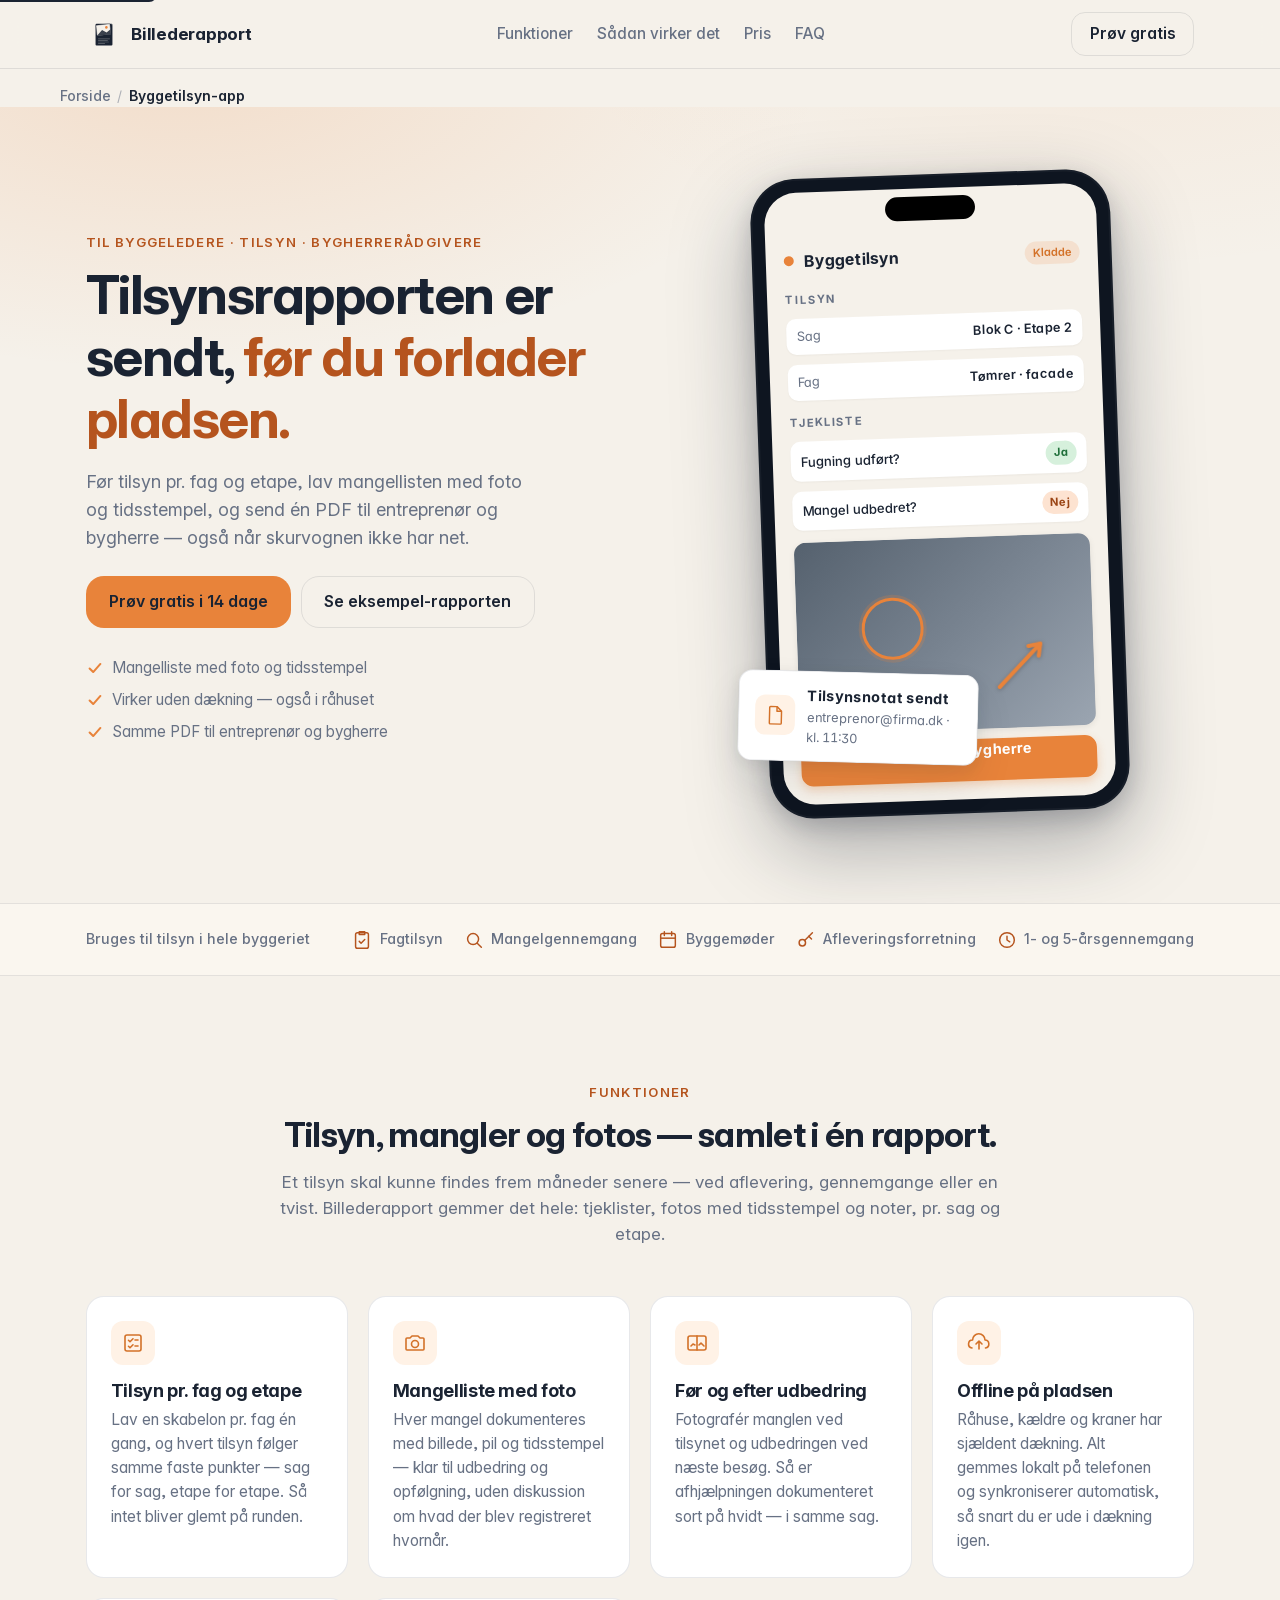
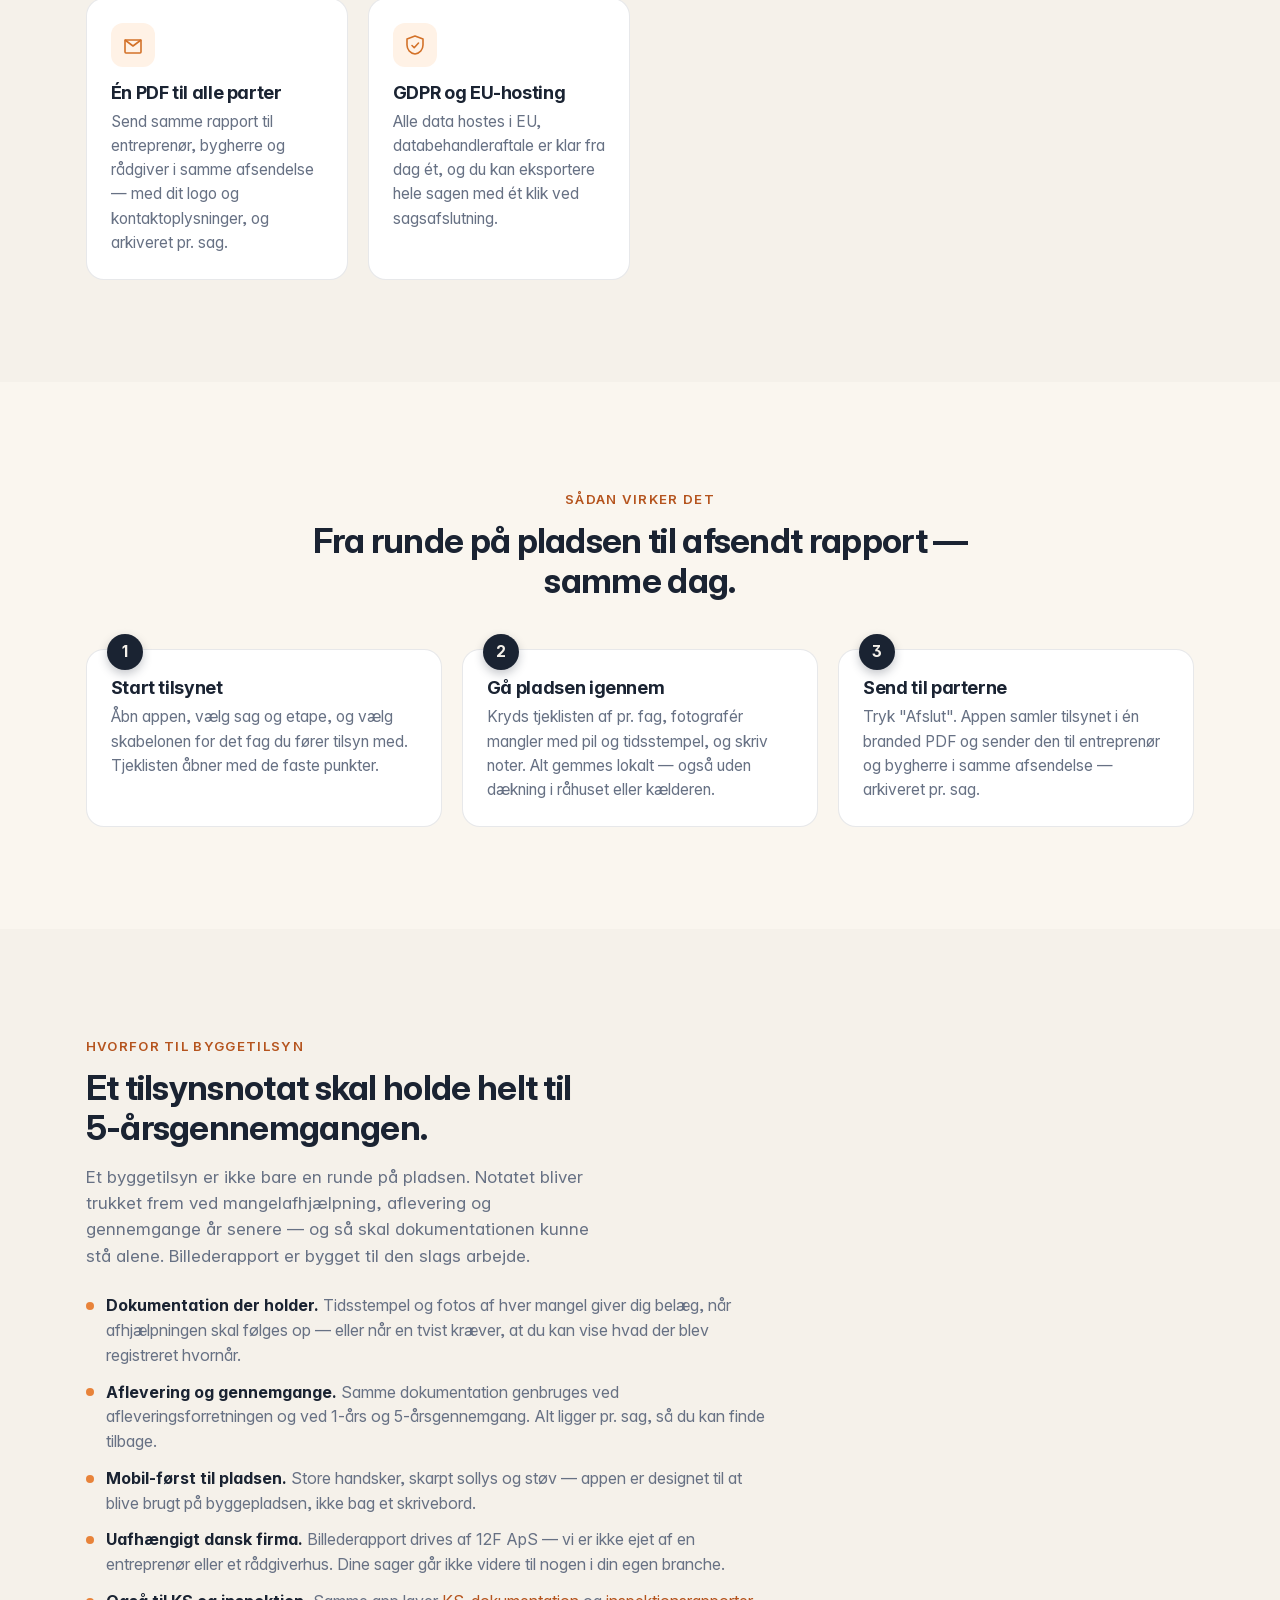
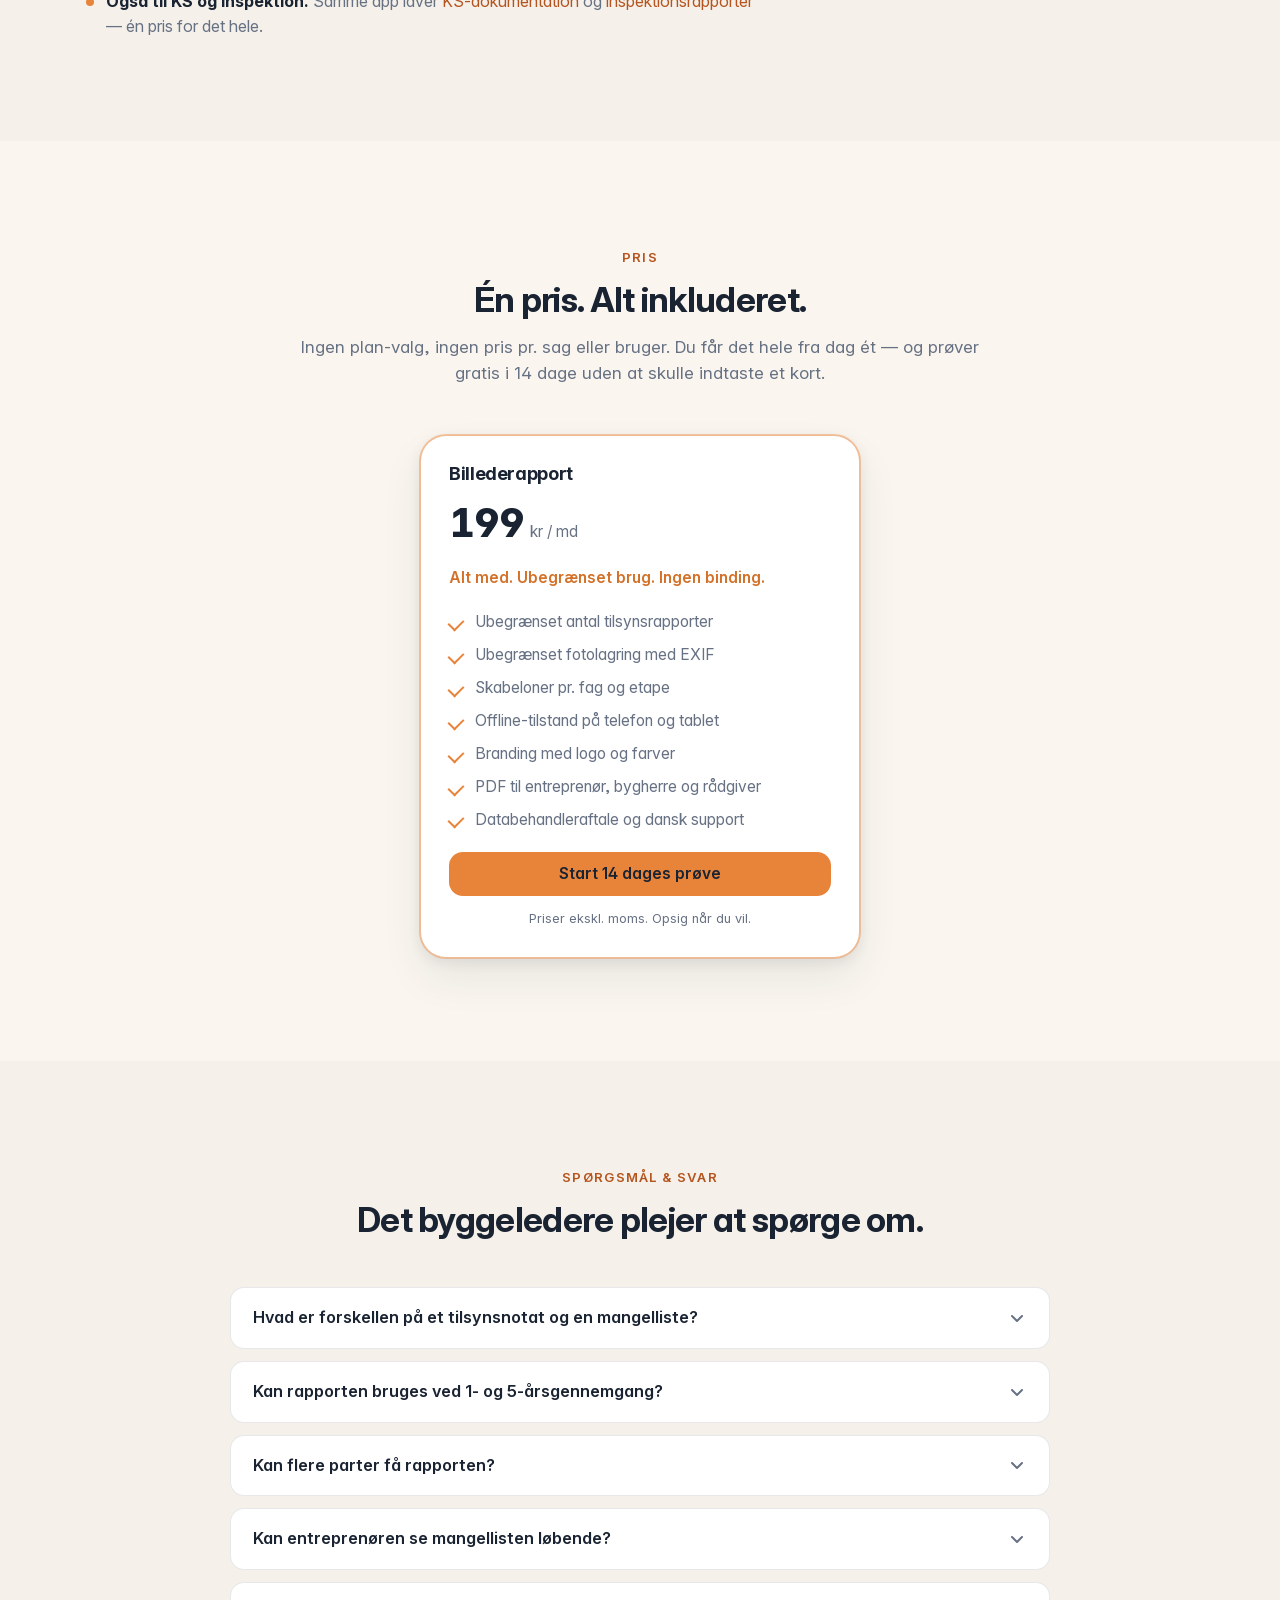
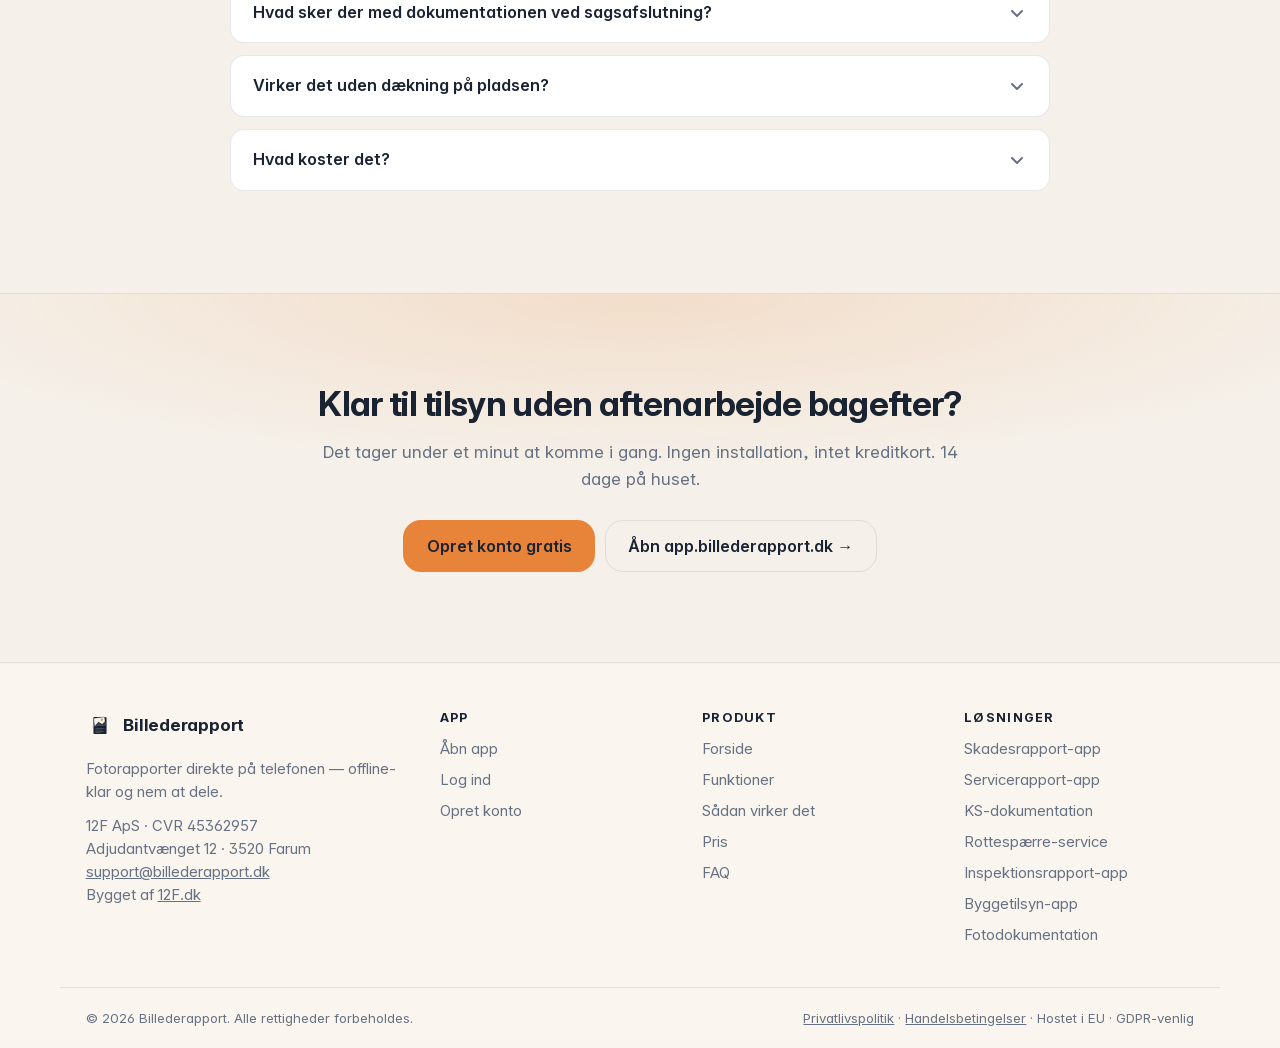
==== commit 8a6a54ee: "Add "Bygget af 12F.dk" credit link to footer (#87) Adds a credit line to the .footer-org identity bl" ====
--- a/byggetilsyn-app/index.html
+++ b/byggetilsyn-app/index.html
@@ -17,12 +17,12 @@
       property="og:description"
       content="Tilsyn pr. fag og etape, mangelliste med foto og tidsstempel, og én PDF til entreprenør og bygherre — direkte fra pladsen."
     />
-    <meta property="og:image" content="https://billederapport.dk/assets/og/og-card.png" />
+    <meta property="og:image" content="https://billederapport.dk/assets/og/og-byggetilsyn-app.png" />
     <meta property="og:image:width" content="1200" />
     <meta property="og:image:height" content="630" />
     <meta property="og:url" content="https://billederapport.dk/byggetilsyn-app/" />
     <meta name="twitter:card" content="summary_large_image" />
-    <meta name="twitter:image" content="https://billederapport.dk/assets/og/og-card.png" />
+    <meta name="twitter:image" content="https://billederapport.dk/assets/og/og-byggetilsyn-app.png" />
 
     <link rel="icon" href="/favicon.ico" sizes="any" />
     <link rel="icon" type="image/svg+xml" href="/assets/logo/logo-color.svg" media="(prefers-color-scheme: light)" />
@@ -1306,11 +1306,11 @@
           "url": "https://billederapport.dk/byggetilsyn-app/",
           "name": "Byggetilsyn-app til tilsynsrapporter og mangellister",
           "description": "Byggetilsyn-app til byggeledere, tilsynsfolk og bygherrerådgivere. Tilsyn pr. fag og etape, mangelliste med foto og tidsstempel, og PDF til entreprenør og bygherre.",
-          "dateModified": "2026-07-16",
+          "dateModified": "2026-08-23",
           "inLanguage": "da-DK",
           "isPartOf": { "@id": "https://billederapport.dk/#website" },
           "about": { "@id": "https://billederapport.dk/#app" },
-          "primaryImageOfPage": "https://billederapport.dk/assets/og/og-card.png",
+          "primaryImageOfPage": "https://billederapport.dk/assets/og/og-byggetilsyn-app.png",
           "breadcrumb": { "@id": "https://billederapport.dk/byggetilsyn-app/#breadcrumb" }
         },
         {
@@ -2212,7 +2212,8 @@
           <p class="footer-org">
             12F ApS · CVR 45362957<br />
             Adjudantvænget 12 · 3520 Farum<br />
-            <a href="mailto:support@billederapport.dk">support@billederapport.dk</a>
+            <a href="mailto:support@billederapport.dk">support@billederapport.dk</a><br />
+            Bygget af <a href="https://www.12f.dk/" target="_blank" rel="noopener">12F.dk</a>
           </p>
         </div>
 
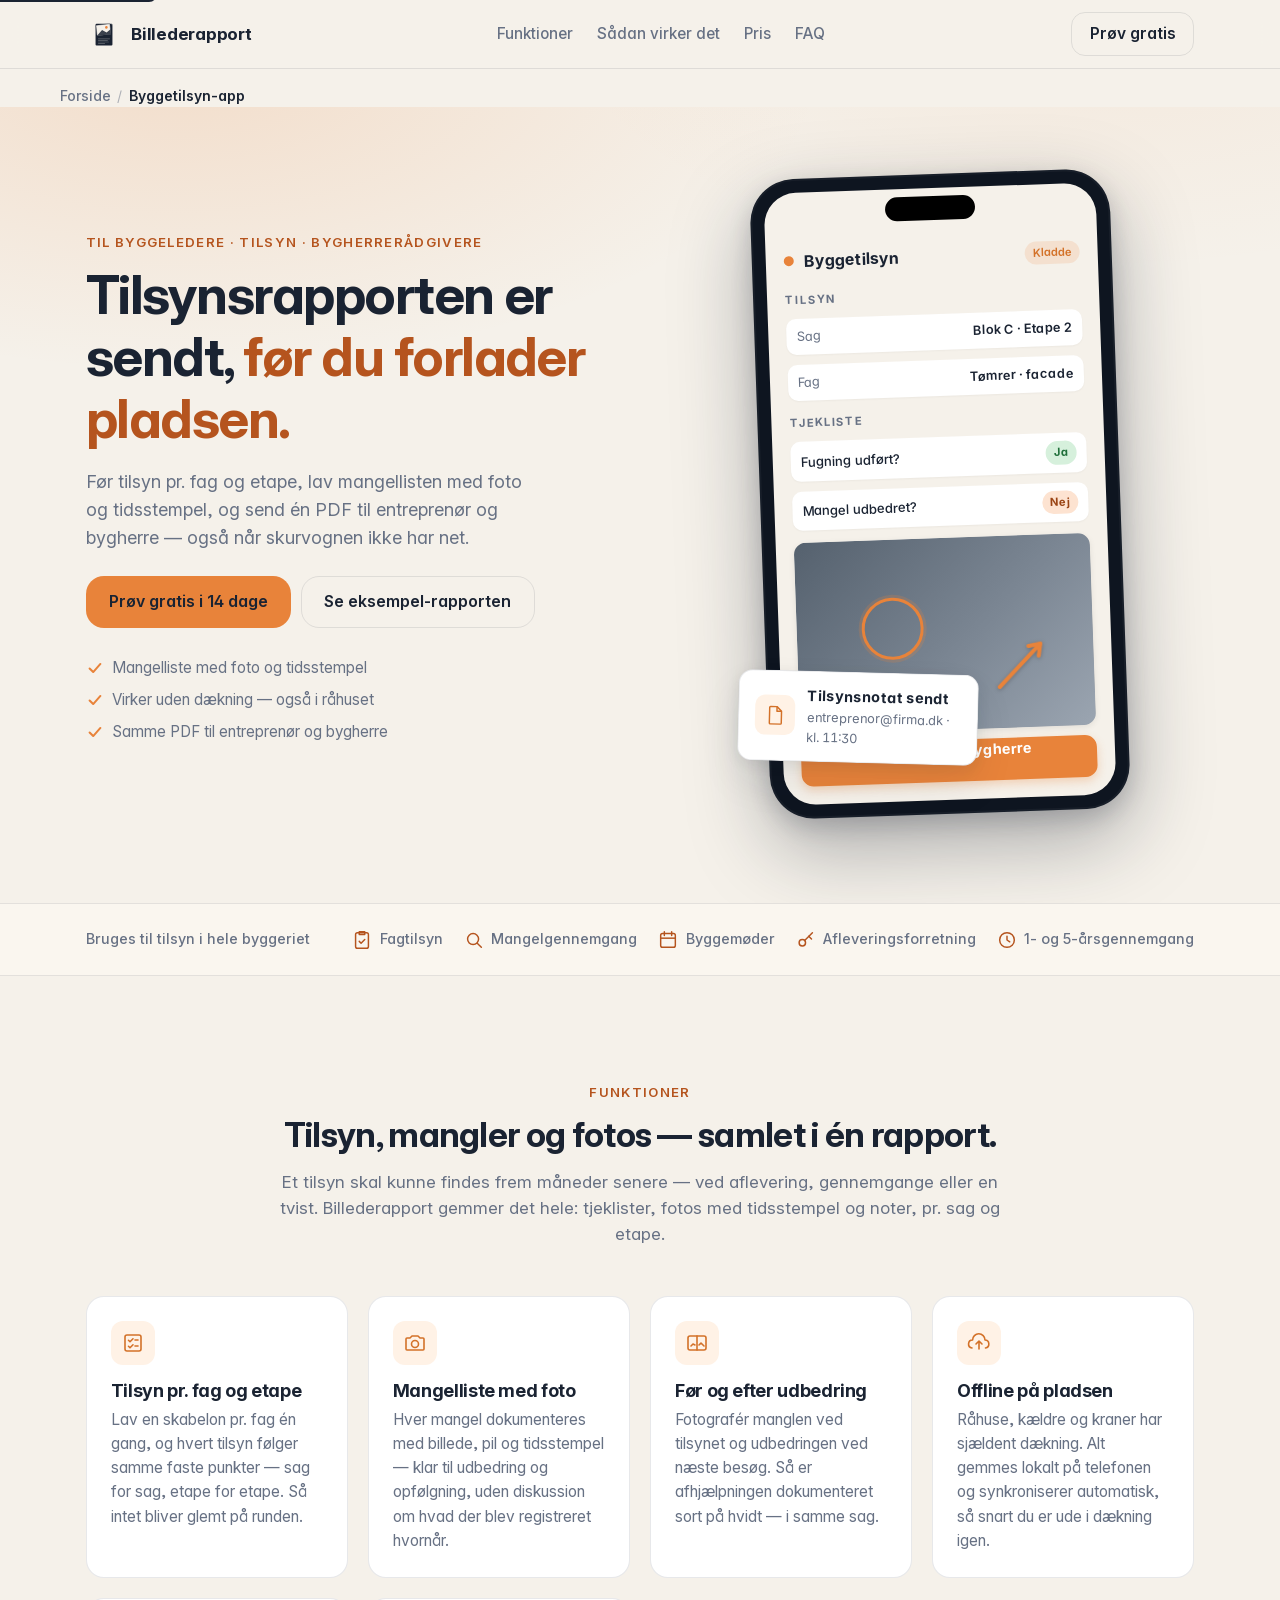
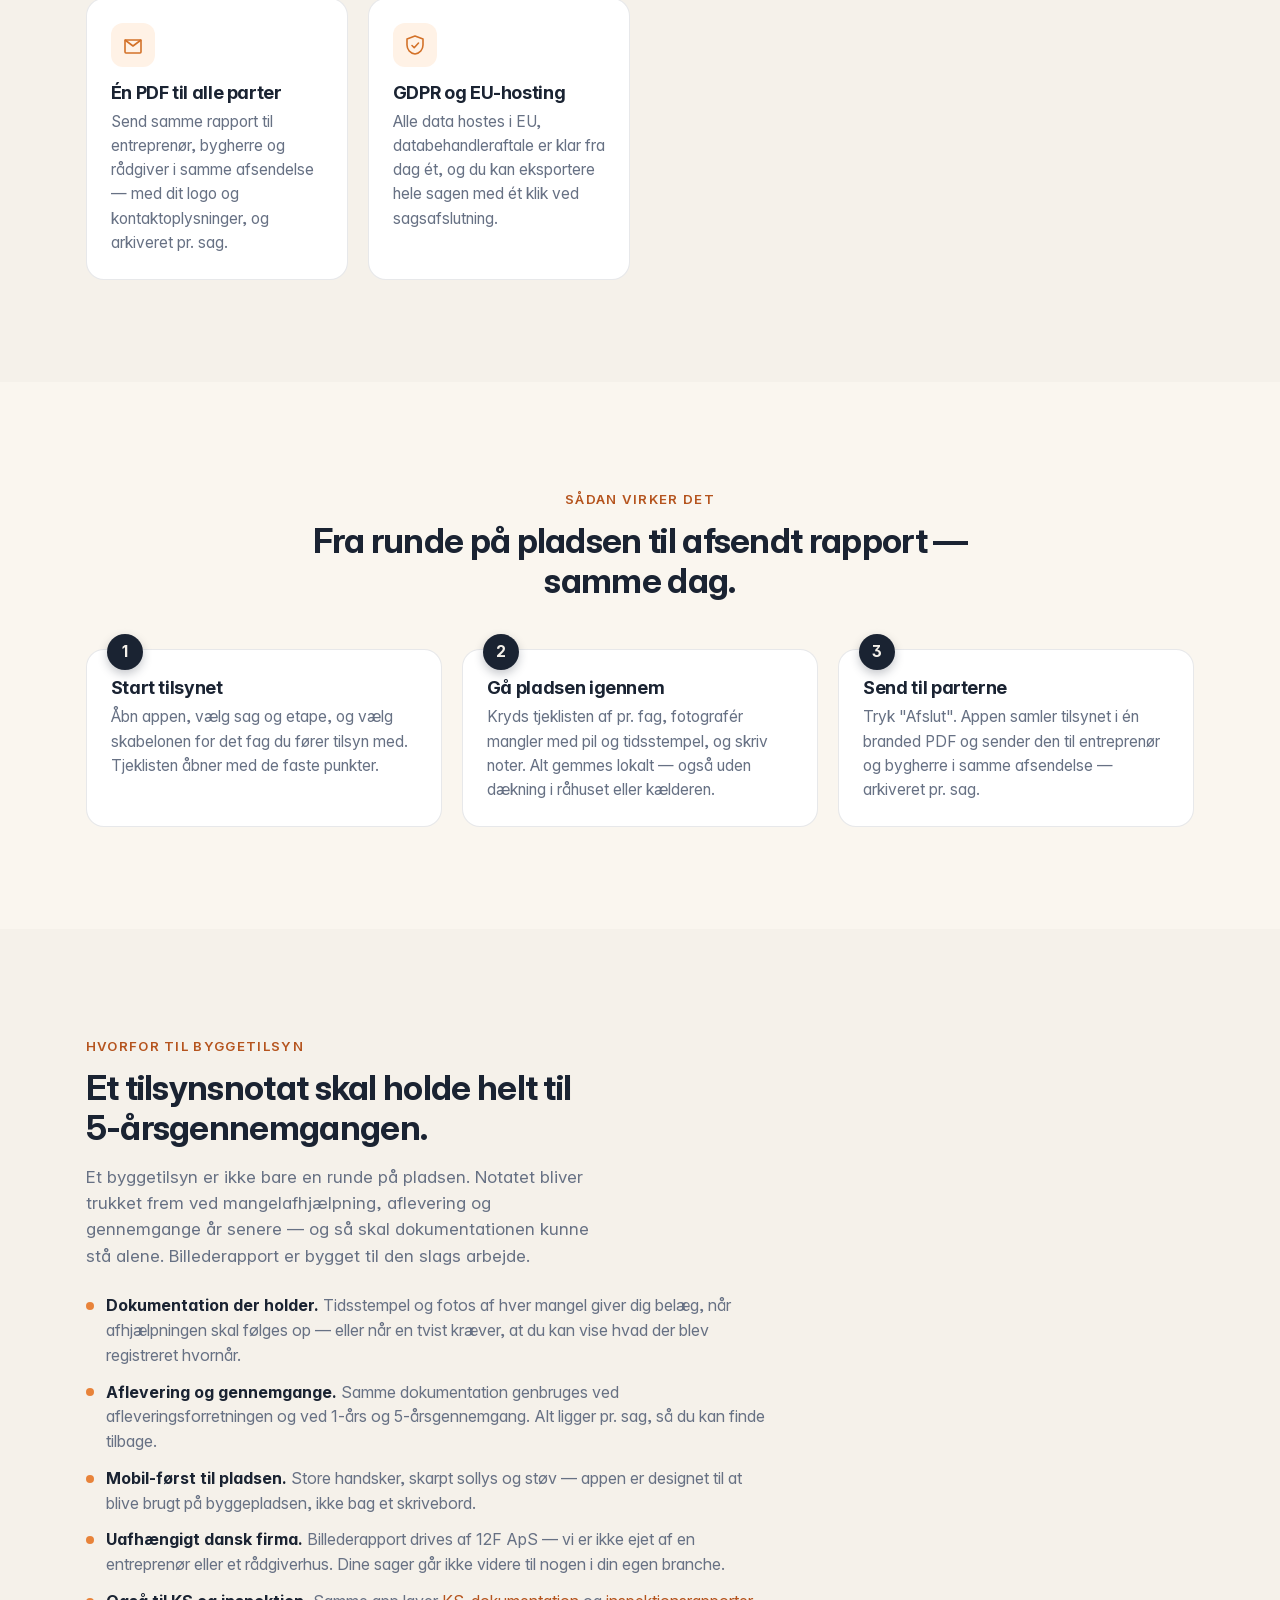
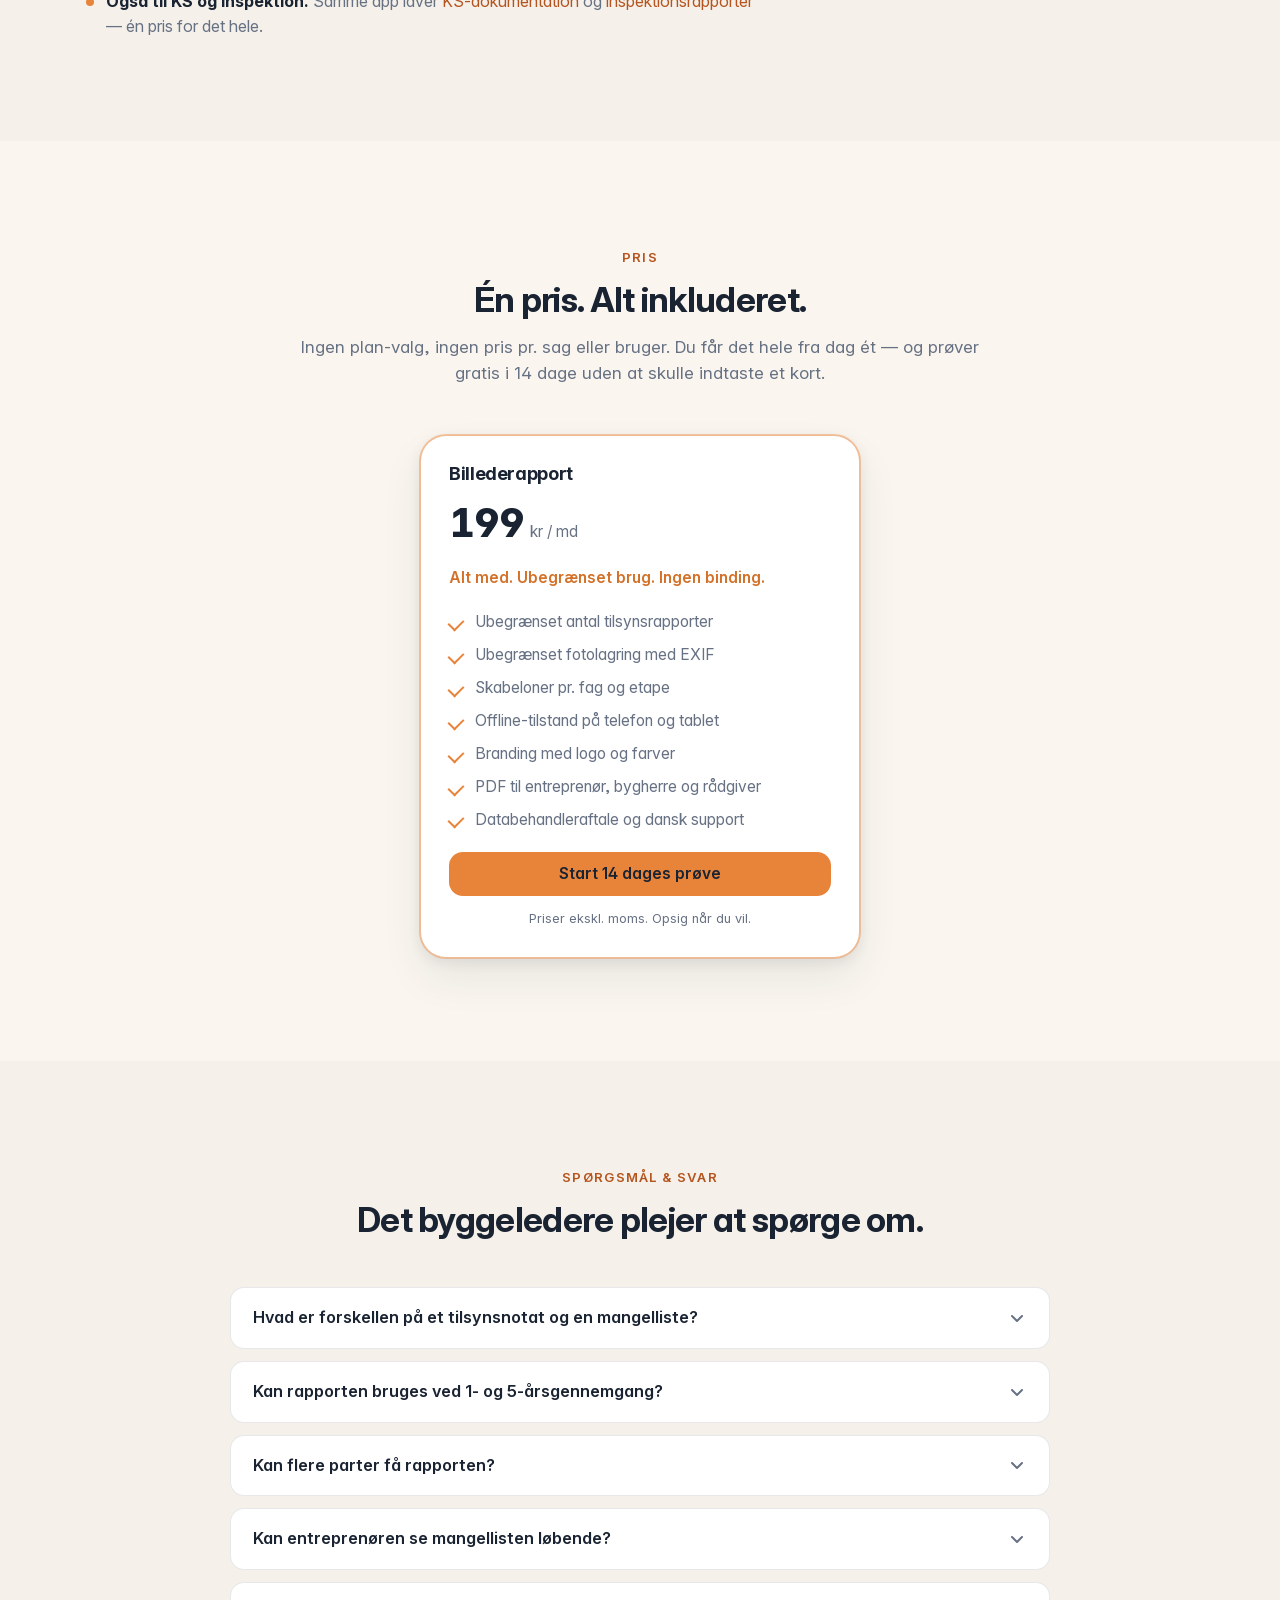
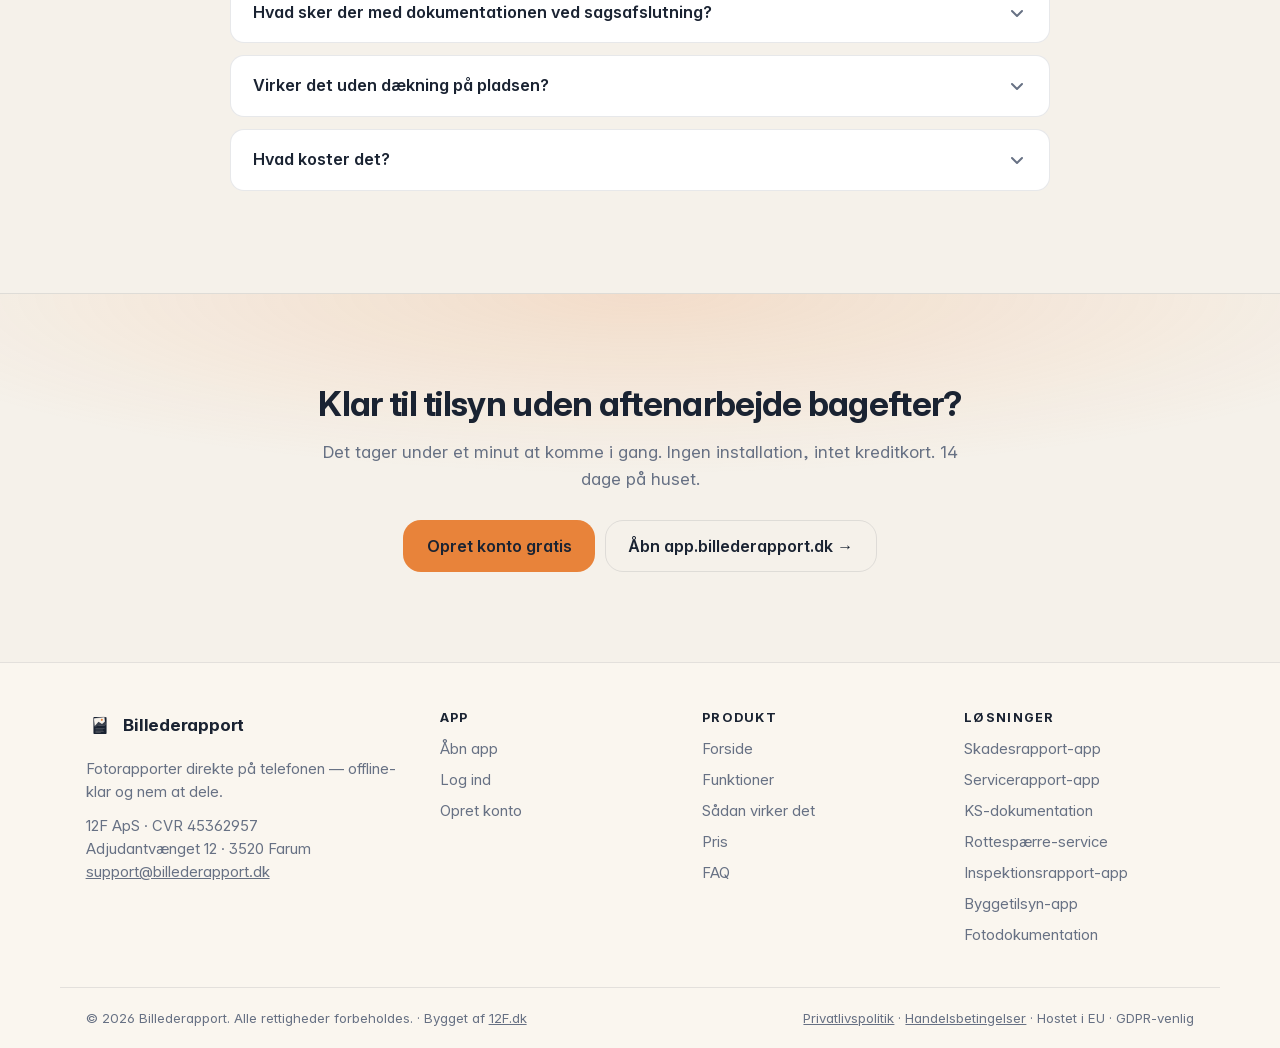
==== commit 26d1a0b4: "Move "Bygget af 12F.dk" credit to the footer-bottom band (#89) The credit sat in the .footer-org ide" ====
--- a/byggetilsyn-app/index.html
+++ b/byggetilsyn-app/index.html
@@ -2212,8 +2212,7 @@
           <p class="footer-org">
             12F ApS · CVR 45362957<br />
             Adjudantvænget 12 · 3520 Farum<br />
-            <a href="mailto:support@billederapport.dk">support@billederapport.dk</a><br />
-            Bygget af <a href="https://www.12f.dk/" target="_blank" rel="noopener">12F.dk</a>
+            <a href="mailto:support@billederapport.dk">support@billederapport.dk</a>
           </p>
         </div>
 
@@ -2246,7 +2245,8 @@
       </div>
 
       <div class="container footer-bottom">
-        <span>© <span id="year">2026</span> Billederapport. Alle rettigheder forbeholdes.</span>
+        <span>© <span id="year">2026</span> Billederapport. Alle rettigheder forbeholdes. ·
+          Bygget af <a href="https://www.12f.dk/" target="_blank" rel="noopener">12F.dk</a></span>
         <span>
           <a href="/privatlivspolitik/">Privatlivspolitik</a> ·
           <a href="/handelsbetingelser/">Handelsbetingelser</a> ·
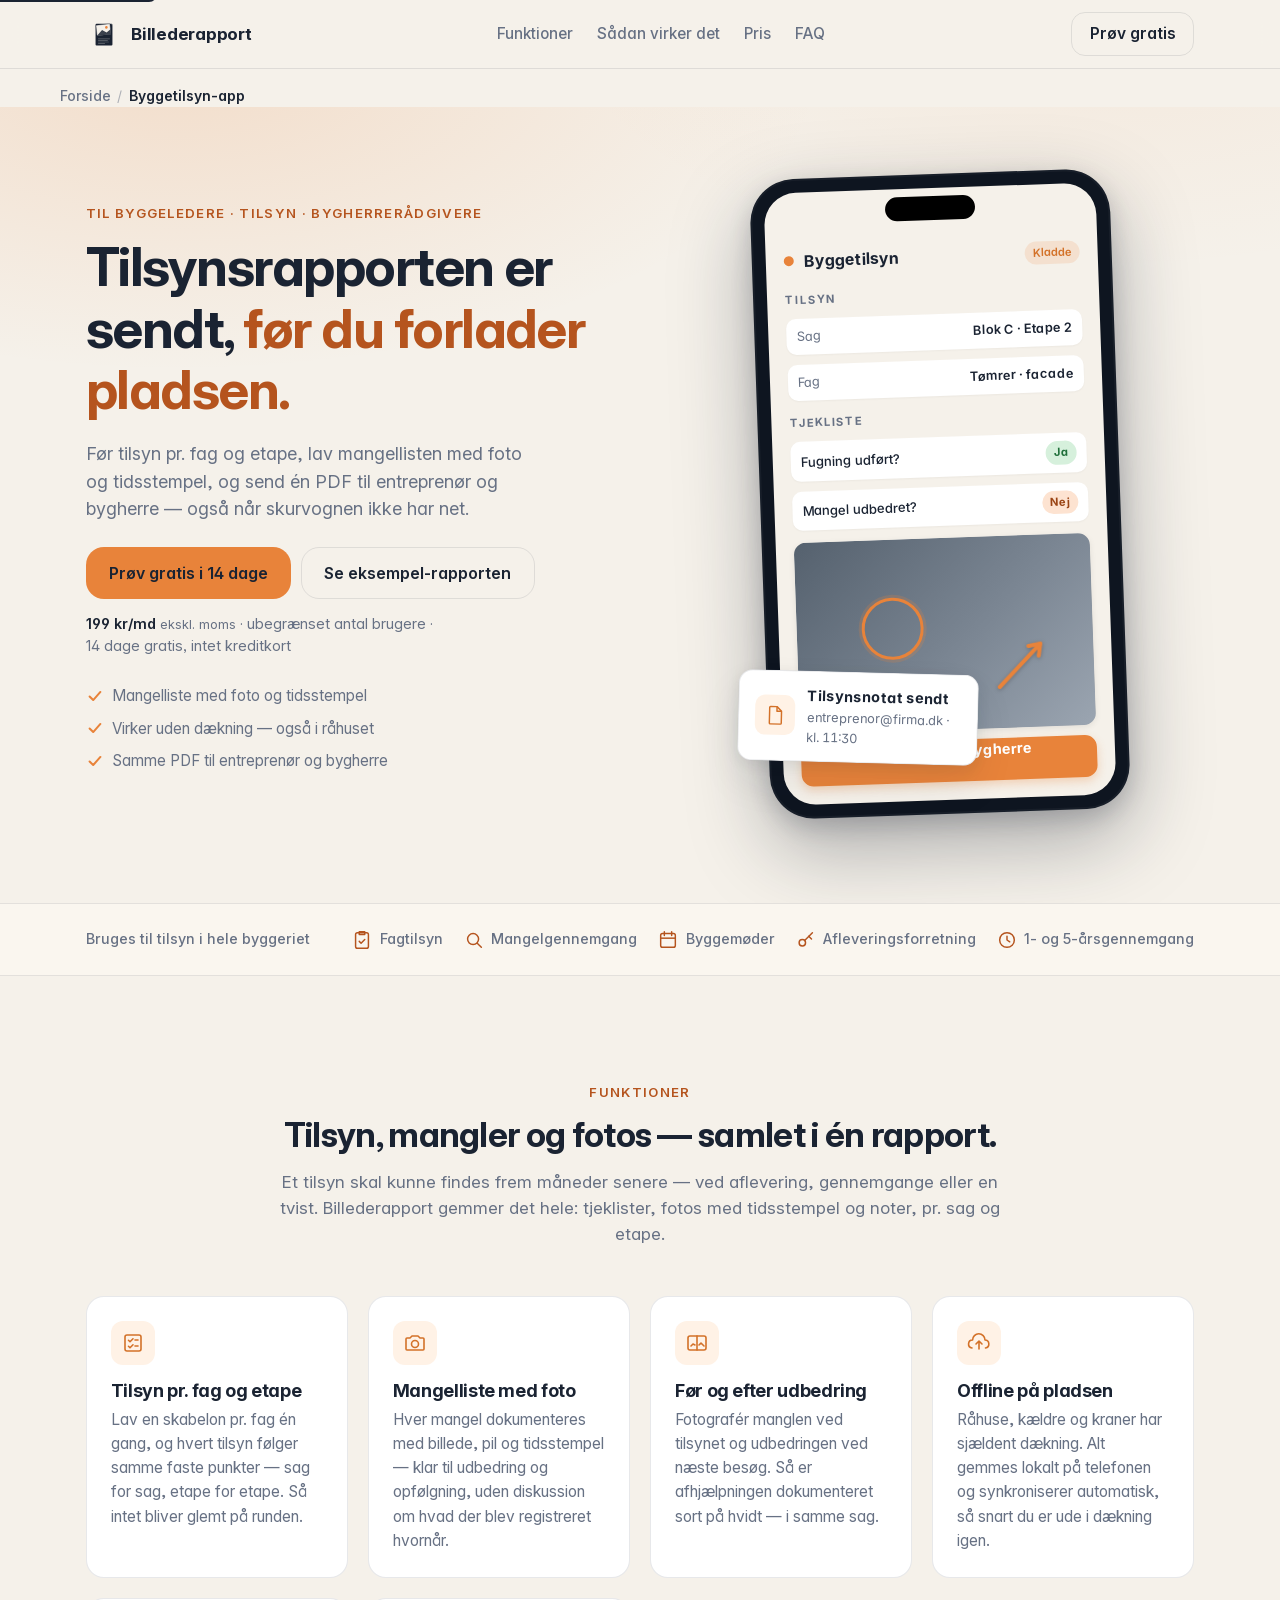
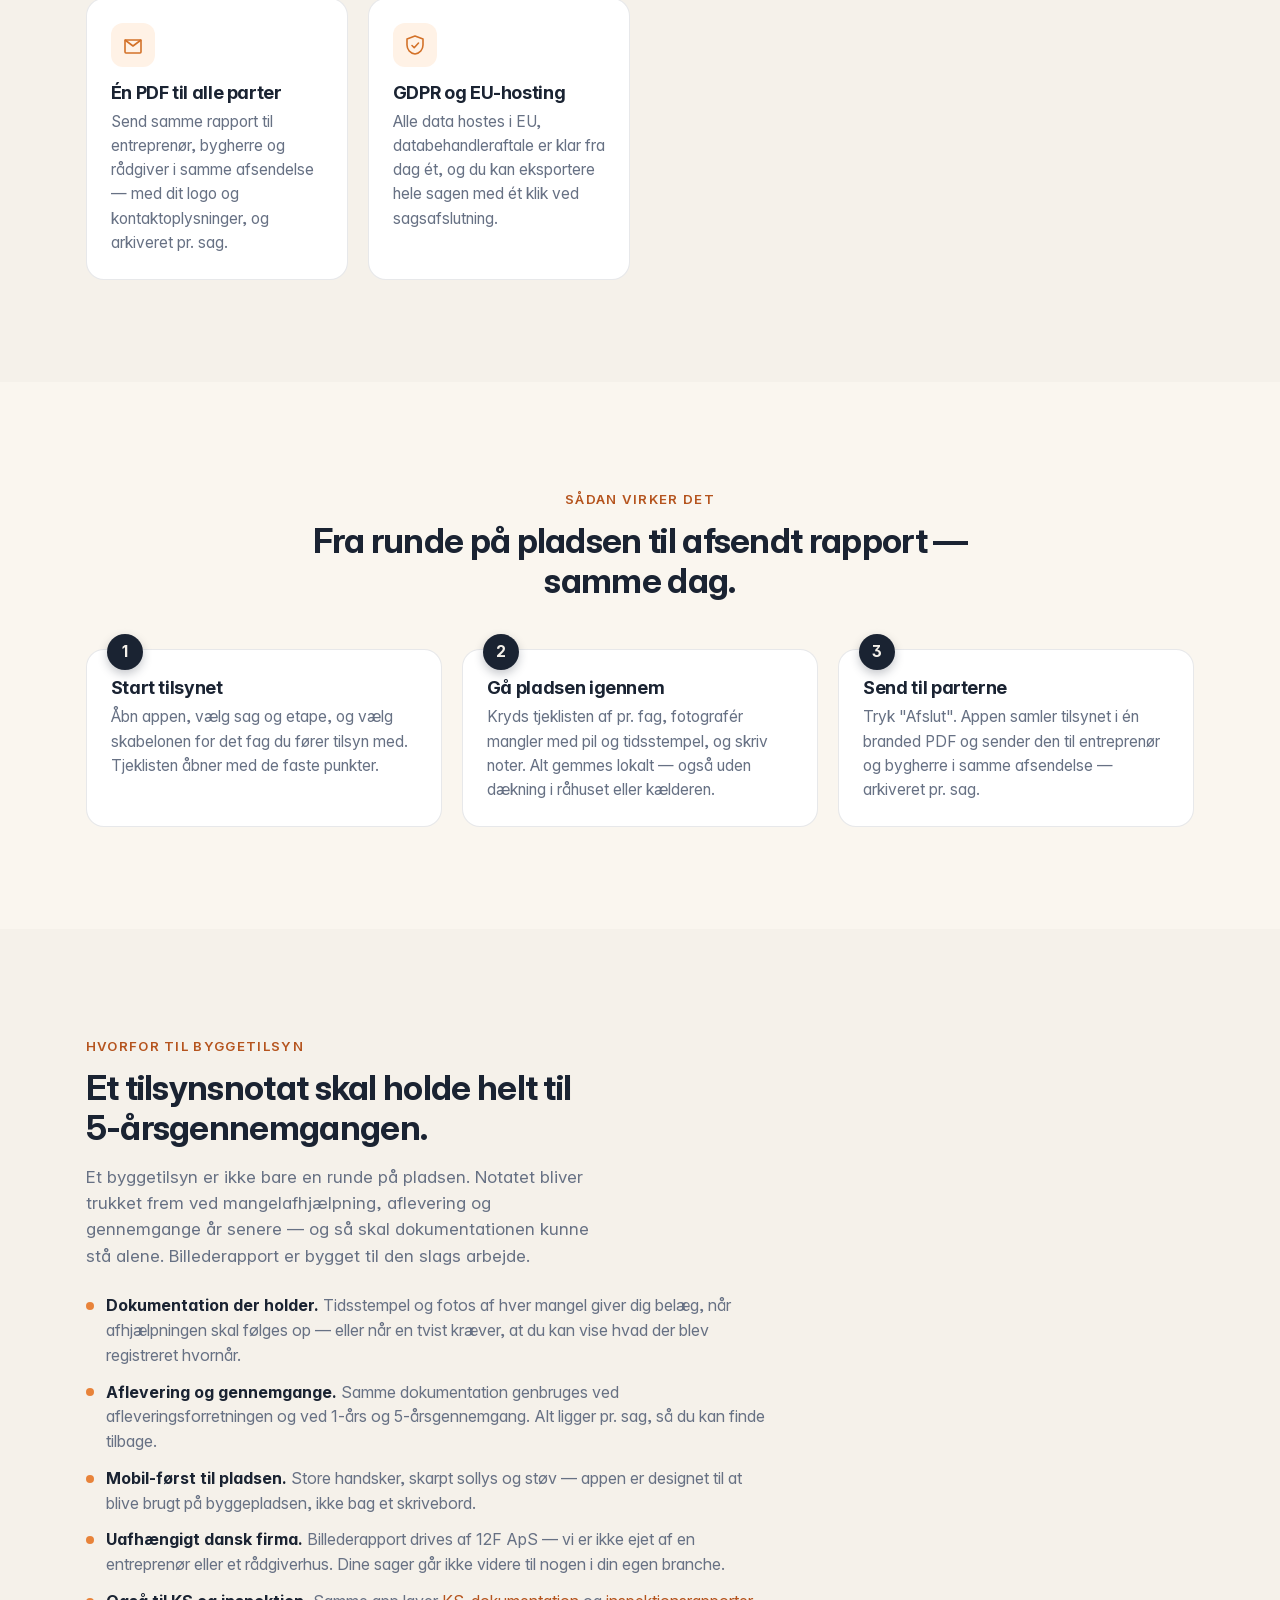
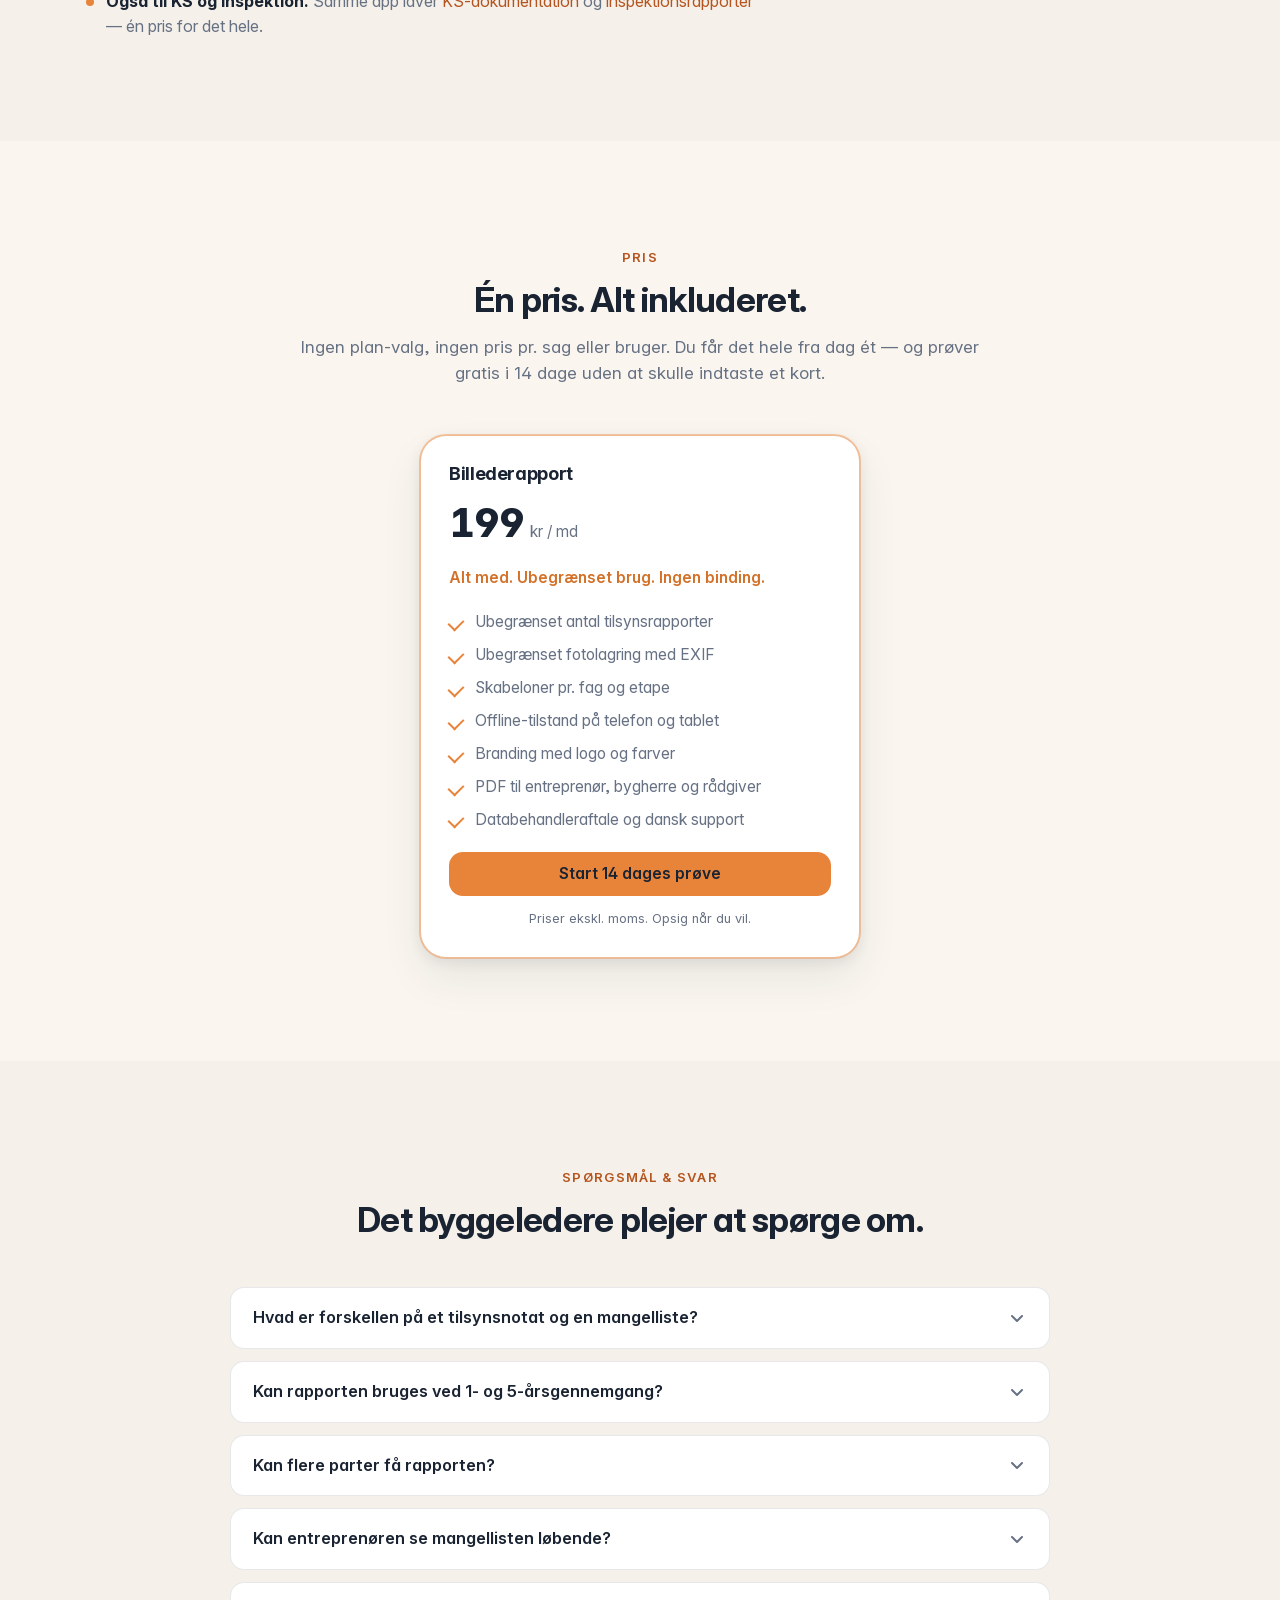
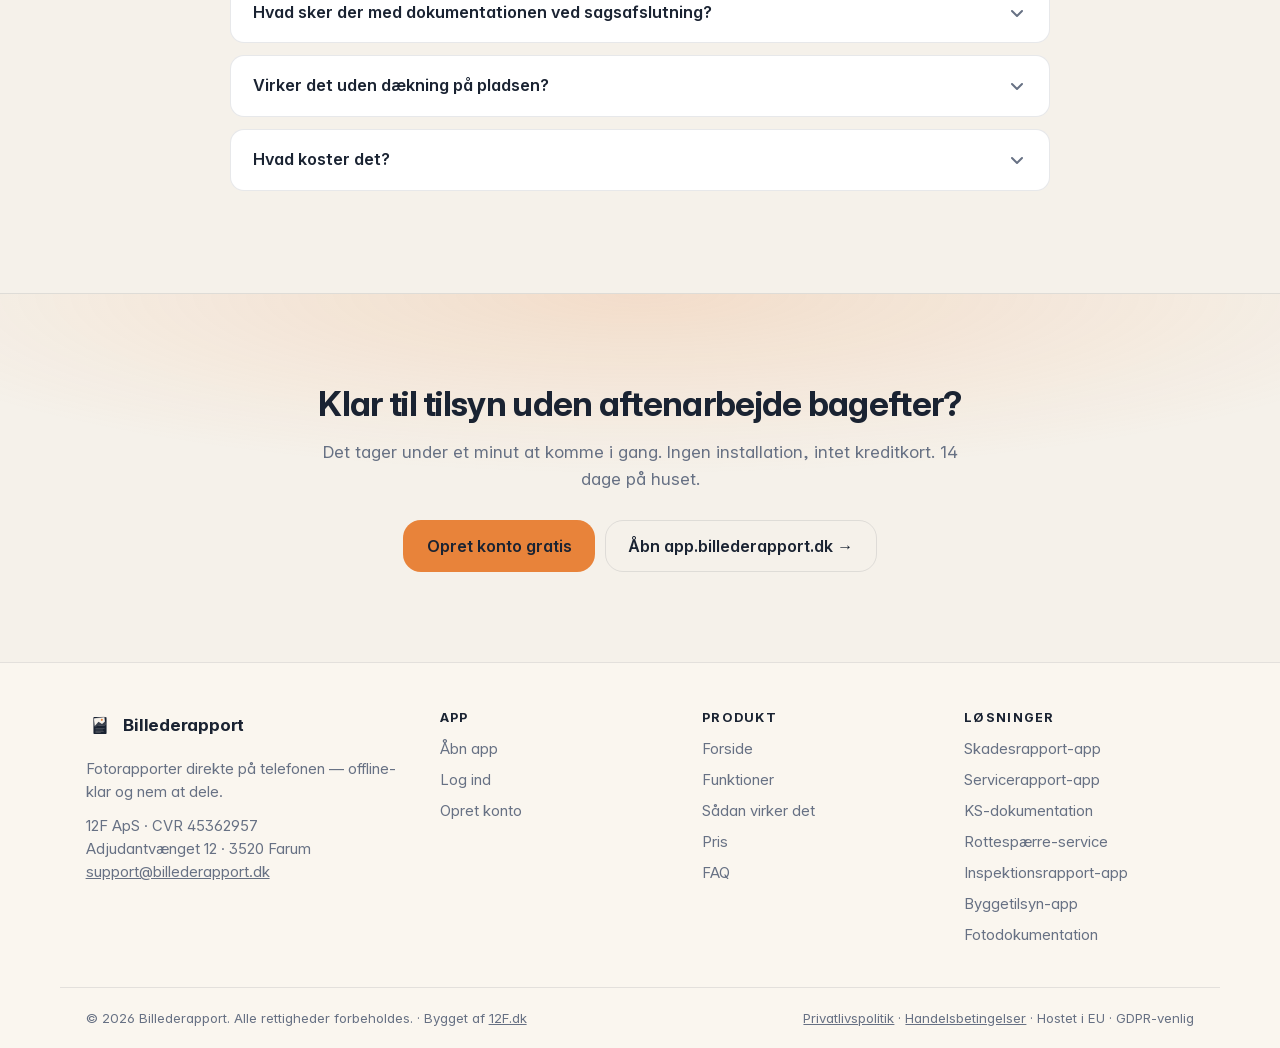
==== commit 9ae14f8b: "Show price, unlimited users and free trial under the hero CTA (#97) Add a quiet .hero-price line und" ====
--- a/byggetilsyn-app/index.html
+++ b/byggetilsyn-app/index.html
@@ -515,6 +515,22 @@
 }
 .cta-row-centered {
   justify-content: center;
+}
+.hero-price {
+  margin-top: 0.85rem;
+  color: var(--text-muted);
+  font-size: 0.9rem;
+  line-height: 1.5;
+}
+.hero-price strong {
+  color: var(--text);
+  font-weight: 600;
+}
+.hero-price-vat {
+  font-size: 0.8rem;
+}
+.hero-price-item {
+  white-space: nowrap;
 }
 
 .trust-points {
@@ -1306,7 +1322,7 @@
           "url": "https://billederapport.dk/byggetilsyn-app/",
           "name": "Byggetilsyn-app til tilsynsrapporter og mangellister",
           "description": "Byggetilsyn-app til byggeledere, tilsynsfolk og bygherrerådgivere. Tilsyn pr. fag og etape, mangelliste med foto og tidsstempel, og PDF til entreprenør og bygherre.",
-          "dateModified": "2026-08-23",
+          "dateModified": "2026-11-16",
           "inLanguage": "da-DK",
           "isPartOf": { "@id": "https://billederapport.dk/#website" },
           "about": { "@id": "https://billederapport.dk/#app" },
@@ -1465,6 +1481,7 @@
                 Se eksempel-rapporten
               </a>
             </div>
+            <p class="hero-price"><span class="hero-price-item"><strong>199 kr/md</strong> <span class="hero-price-vat">ekskl. moms</span></span> · <span class="hero-price-item">ubegrænset antal brugere</span> · <span class="hero-price-item">14 dage gratis, intet kreditkort</span></p>
 
             <ul class="trust-points" aria-label="Fordele">
               <li>
@@ -2267,6 +2284,9 @@
         });
       });
     </script>
-    <script defer src="https://umami.robert-jensen.dk/script.js" data-website-id="39882bf2-3493-429b-bb09-25e00528822a"></script>
+    <!-- Umami analytics: production-hostname guard — local dev (localhost/127.0.0.1/preview domains) never reports to the billederapport.dk production site. -->
+<script>
+(function(){var H="billederapport.dk",d=document;if(location.hostname===H||location.hostname==="www."+H){var s=d.createElement("script");s.src="https://umami.robert-jensen.dk/script.js";s.defer=true;s.dataset.websiteId="39882bf2-3493-429b-bb09-25e00528822a";s.dataset.performance="true";d.head.appendChild(s);}})();
+</script>
   </body>
 </html>
